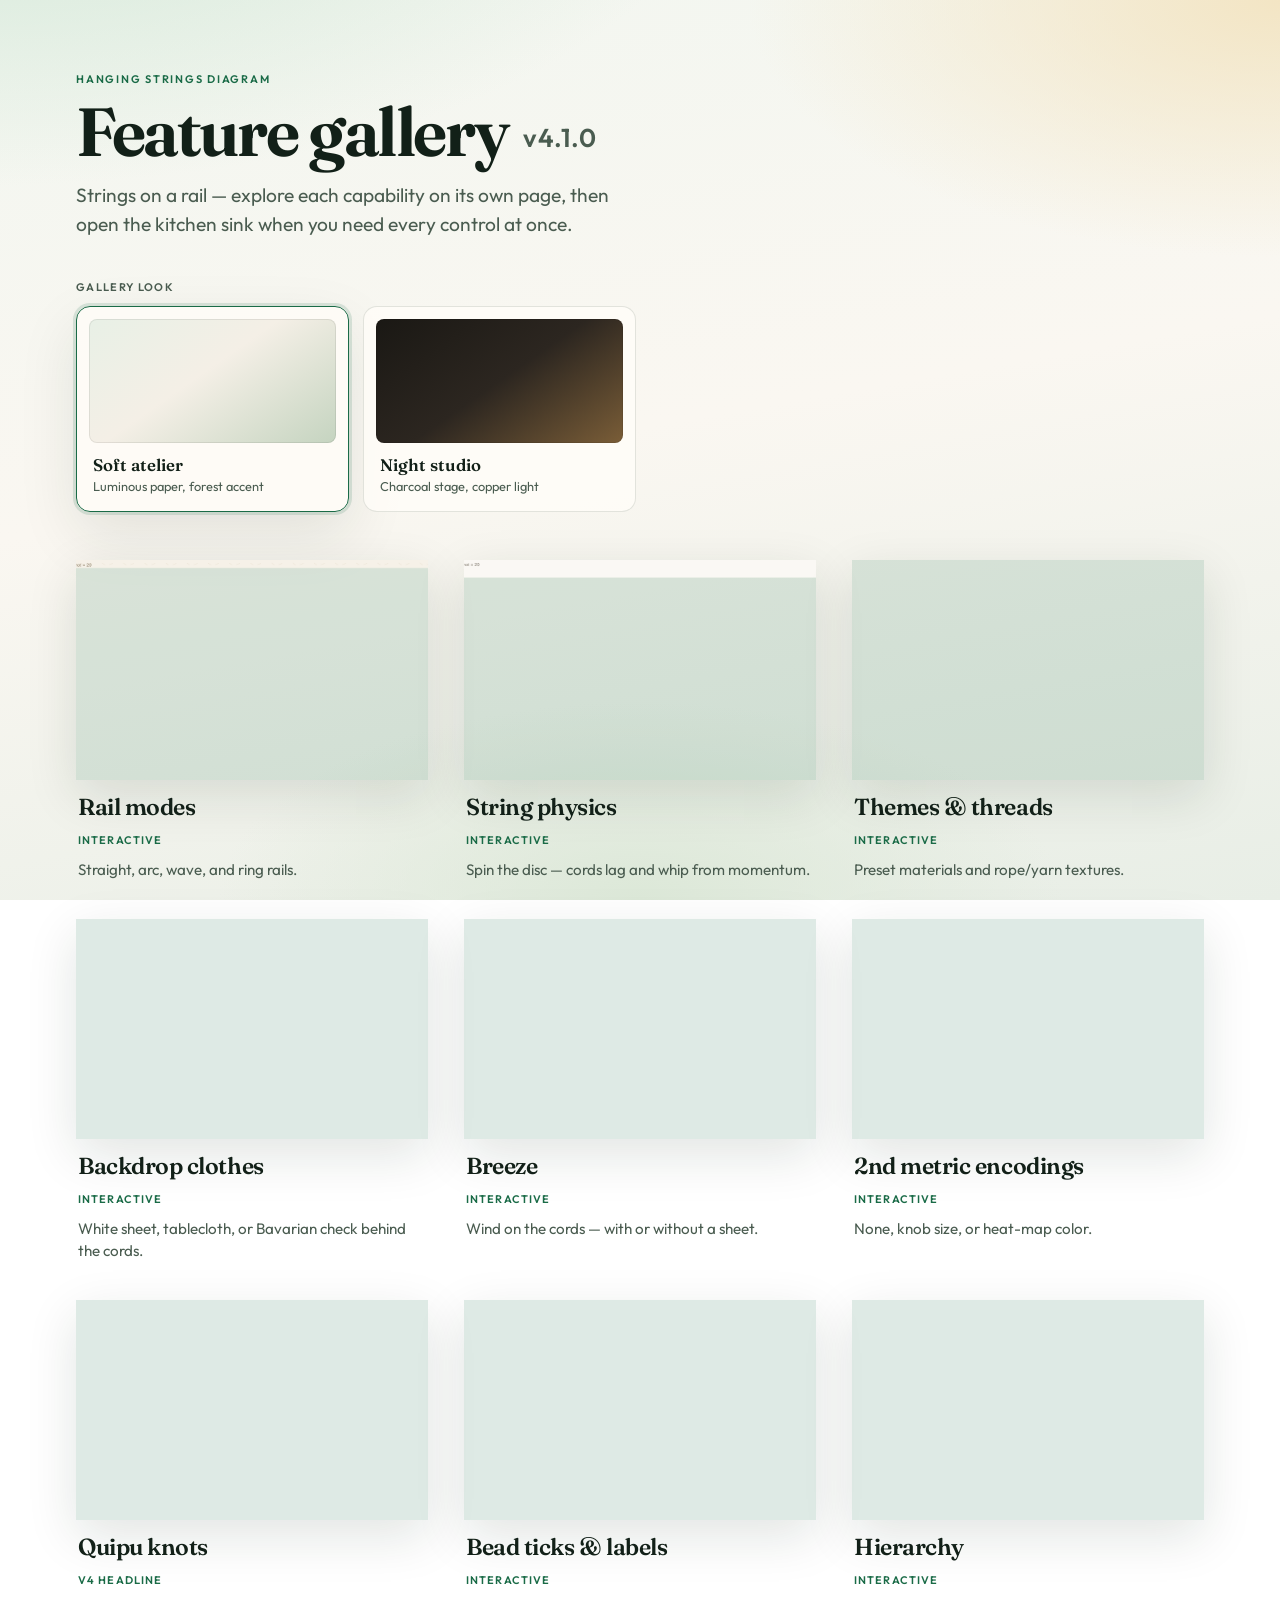
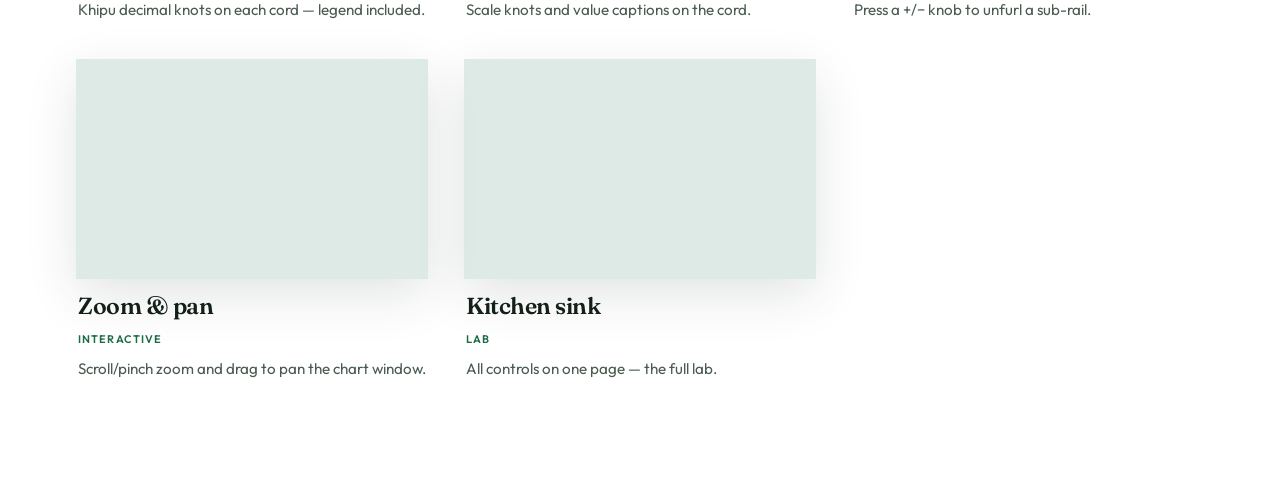
==== demo/index.html @ dabeb2de "Publish Hanging Strings Diagram v4.1.0 Sync docs, demo, prebuilt package, and thread textures from t" ====
<!doctype html>
<html lang="en">
  <head>
    <meta charset="UTF-8" />
    <meta name="viewport" content="width=device-width, initial-scale=1.0" />
    <title>Hanging Strings Diagram — Features</title>
    <script type="module" crossorigin src="./assets/main-CxGpf6kM.js"></script>
    <link rel="modulepreload" crossorigin href="./assets/gallerySkin-B45H45tQ.js">
    <link rel="stylesheet" crossorigin href="./assets/gallerySkin-BT1zPMn4.css">
  </head>
  <body class="demo-landing">
    <div class="demo-landing-inner">
      <header class="demo-landing-header">
        <p class="demo-eyebrow">Hanging Strings Diagram</p>
        <h1>
          Feature gallery
          <span class="demo-landing-version" data-landing-version></span>
        </h1>
        <p class="demo-pitch">
          Strings on a rail — explore each capability on its own page, then open the kitchen sink
          when you need every control at once.
        </p>
      </header>
      <div class="demo-landing-top">
        <div id="gallery-skin-picker"></div>
      </div>
      <div id="feature-mobile" class="demo-feature-mobile" hidden></div>
      <div id="feature-grid" class="demo-feature-grid"></div>
    </div>
  </body>
</html>
---- demo/assets/gallerySkin-BT1zPMn4.css ----
@import"https://fonts.googleapis.com/css2?family=Fraunces:opsz,wght@9..144,500;9..144,650&family=Outfit:wght@400;500;600&display=swap";:root,[data-demo-skin=atelier]{--demo-ink: #122018;--demo-muted: #4a5c50;--demo-line: rgba(24, 48, 32, .12);--demo-surface: rgba(255, 253, 248, .82);--demo-accent: #1a6b47;--demo-accent-soft: rgba(26, 107, 71, .14);--demo-serif: "Fraunces", "Iowan Old Style", Georgia, serif;--demo-sans: "Outfit", "Avenir Next", system-ui, sans-serif;--demo-bg: radial-gradient(ellipse 100% 70% at 0% -20%, #cfe6d4 0%, transparent 58%), radial-gradient(ellipse 80% 55% at 100% 0%, #f3e5c4 0%, transparent 52%), radial-gradient(ellipse 60% 40% at 50% 100%, #dce8d8 0%, transparent 55%), linear-gradient(170deg, #f2f6f0 0%, #faf7f1 48%, #e8eee6 100%);--demo-card-radius: 0;--demo-thumb-radius: 0;--demo-panel-bg: rgba(255, 253, 248, .78);--demo-panel-border: 1px solid var(--demo-line);--demo-panel-shadow: 0 22px 60px rgba(18, 40, 28, .1);--demo-motion: transform .4s cubic-bezier(.22, 1, .36, 1), box-shadow .4s ease, border-color .25s ease;--demo-control-bg: #fffef9;--demo-control-ink: var(--demo-ink);--demo-control-border: rgba(24, 48, 32, .18);--demo-stage-gradient: radial-gradient(ellipse 90% 60% at 50% 0%, #d7ead8 0%, transparent 55%), linear-gradient(180deg, #e8f0e6 0%, #f4efe6 42%, #c5d4c0 100%)}[data-demo-skin=night]{--demo-ink: #f4eee4;--demo-muted: #a89986;--demo-line: rgba(244, 238, 228, .1);--demo-surface: rgba(24, 20, 16, .88);--demo-accent: #d4a05a;--demo-accent-soft: rgba(212, 160, 90, .18);--demo-chart-ground: #12100e;--demo-serif: "Fraunces", Georgia, serif;--demo-sans: "Outfit", system-ui, sans-serif;--demo-bg: radial-gradient(ellipse 55% 45% at 78% -5%, rgba(190, 130, 55, .28) 0%, transparent 55%), radial-gradient(ellipse 45% 40% at 5% 90%, rgba(35, 60, 80, .35) 0%, transparent 50%), linear-gradient(165deg, #0c0b0a 0%, #181410 45%, #0a0908 100%);--demo-card-radius: 8px;--demo-thumb-radius: 6px;--demo-panel-bg: rgba(18, 15, 12, .9);--demo-panel-border: 1px solid rgba(212, 160, 90, .14);--demo-panel-shadow: 0 28px 70px rgba(0, 0, 0, .55), 0 0 40px rgba(212, 160, 90, .05);--demo-motion: transform .4s cubic-bezier(.22, 1, .36, 1), box-shadow .4s ease, border-color .25s ease;--demo-control-bg: #1e1a15;--demo-control-ink: var(--demo-ink);--demo-control-border: rgba(244, 238, 228, .16);--demo-stage-gradient: radial-gradient(ellipse 70% 55% at 50% 0%, rgba(190, 130, 55, .35) 0%, transparent 55%), linear-gradient(180deg, #1a1612 0%, #12100e 45%, #0a0908 100%)}[data-demo-skin=night] .hsd-container{background-color:var(--demo-chart-ground)!important;background-image:none!important}[data-demo-skin=night] .hsd-backdrop{opacity:.75}[data-demo-skin=night] .demo-chart-shell,[data-demo-skin=night] .chart-shell:has(.hsd-container){background:transparent}[data-demo-skin=night] .hsd-container{border-color:#b4b4bc}*,*:before,*:after{box-sizing:border-box}html{color-scheme:light}[data-demo-skin=night]{color-scheme:dark}body.demo-landing,body:has(.demo-feature){margin:0;min-height:100vh;font-family:var(--demo-sans);color:var(--demo-ink);background:var(--demo-bg);background-attachment:fixed}.demo-landing-inner{position:relative;max-width:1200px;margin:0 auto;padding:clamp(32px,6vw,72px) clamp(16px,4vw,36px) 96px;z-index:1}.demo-landing-header{margin-bottom:clamp(24px,4vw,40px);max-width:min(42rem,100%)}.demo-eyebrow{margin:0 0 12px;font-size:11px;letter-spacing:.16em;text-transform:uppercase;color:var(--demo-accent);font-weight:600}.demo-landing-header h1{margin:0 0 16px;font-family:var(--demo-serif);font-size:clamp(2.6rem,8vw,4.25rem);font-weight:650;line-height:.98;letter-spacing:-.035em}.demo-landing-version{display:inline-block;margin-left:.2em;font-family:var(--demo-sans);font-size:.38em;font-weight:600;letter-spacing:.04em;vertical-align:.35em;color:var(--demo-muted)}.demo-pitch{margin:0;font-size:clamp(1.05rem,2.5vw,1.2rem);line-height:1.55;color:var(--demo-muted);max-width:34rem}.demo-skin-picker{margin:0 0 clamp(32px,5vw,48px)}.demo-skin-picker-label{margin:0 0 12px;font-size:11px;font-weight:600;letter-spacing:.12em;text-transform:uppercase;color:var(--demo-muted)}.demo-skin-picker-row{display:grid;grid-template-columns:repeat(2,minmax(0,1fr));gap:14px;max-width:560px}.demo-skin-swatch{display:flex;flex-direction:column;gap:12px;align-items:stretch;text-align:left;padding:12px;margin:0;border:1px solid var(--demo-line);border-radius:14px;background:var(--demo-surface);color:inherit;cursor:pointer;font:inherit;min-height:44px;transition:var(--demo-motion);-webkit-tap-highlight-color:transparent}.demo-skin-swatch:hover,.demo-skin-swatch:focus-visible{transform:translateY(-3px);box-shadow:var(--demo-panel-shadow);outline:none}.demo-skin-swatch[aria-pressed=true]{border-color:var(--demo-accent);box-shadow:0 0 0 3px var(--demo-accent-soft),var(--demo-panel-shadow)}.demo-skin-swatch-chip{display:block;width:100%;aspect-ratio:2 / 1;border-radius:8px;box-shadow:inset 0 0 0 1px #00000014}.demo-skin-swatch-meta{display:flex;flex-direction:column;gap:3px;padding:0 4px 4px}.demo-skin-swatch-name{font-family:var(--demo-serif);font-size:1.05rem;font-weight:600}.demo-skin-swatch-blurb{font-size:.8rem;line-height:1.35;color:var(--demo-muted)}.demo-grid{display:grid;grid-template-columns:repeat(auto-fill,minmax(min(100%,320px),1fr));gap:clamp(22px,3.5vw,36px)}.demo-card{display:flex;flex-direction:column;gap:12px;text-decoration:none;color:inherit;padding:0;border:none;border-radius:var(--demo-card-radius);overflow:visible;transition:var(--demo-motion);position:relative}.demo-card:hover,.demo-card:focus-visible{transform:translateY(-6px);outline:none}.demo-card:focus-visible .demo-thumb-frame{outline:2px solid var(--demo-accent);outline-offset:3px}.demo-thumb-frame{position:relative;z-index:0;display:block;border-radius:var(--demo-thumb-radius, 6px)}.demo-thumb-frame--mobile{border-radius:18px}.demo-thumb-glow{display:none}.demo-card-thumb{display:block;width:100%;aspect-ratio:16 / 10;object-fit:cover;border-radius:inherit;background:var(--demo-accent-soft);box-shadow:var(--demo-panel-shadow);position:relative;z-index:1}[data-demo-skin=atelier] .demo-card-thumb{width:calc(100% + 0px);box-shadow:0 16px 48px #12281c1f}[data-demo-skin=night] .demo-card-thumb{border:1.5px solid rgba(198,210,224,.92);box-shadow:0 16px 36px #0000008c;background:#0c0b0a}:root{--demo-glow-plate: .82}[data-demo-skin=night] .demo-thumb-frame{clip-path:inset(-40% -40% 0 -40%)}[data-demo-skin=night] .demo-thumb-glow{display:block;position:absolute;z-index:0;pointer-events:none;width:calc(100% / var(--demo-glow-plate));height:calc(100% / var(--demo-glow-plate));left:50%;top:50%;transform:translate(-50%,-50%);border-radius:0;overflow:visible;mix-blend-mode:screen;filter:none;opacity:1;animation:none}[data-demo-skin=night] .demo-thumb-glow-poster,[data-demo-skin=night] .demo-thumb-glow-video{display:block;position:absolute;top:0;right:0;bottom:0;left:0;width:100%;height:100%;object-fit:fill;border:0}[data-demo-skin=night] .demo-thumb-glow-video{opacity:0;transition:opacity .25s ease}[data-demo-skin=night] .demo-thumb-glow-video.is-glow-playing{opacity:1}[data-demo-skin=night] .demo-thumb-frame:after{content:none;display:none}[data-demo-skin=night] .demo-mobile-slide.is-active .demo-thumb-glow{opacity:1;filter:none}[data-demo-skin=night] .demo-mobile-slide:not(.is-active) .demo-thumb-glow{opacity:.55;filter:none}[data-demo-skin=night] .demo-mobile-slide-thumb{border:1.5px solid rgba(198,210,224,.92)}.demo-card-thumb--placeholder{display:flex;align-items:flex-end;justify-content:flex-start;padding:18px 20px;background:linear-gradient(135deg,var(--demo-accent-soft) 0%,transparent 55%),linear-gradient(200deg,#a8c4ae,#4d6b55);color:#f4f7f2;font-family:var(--demo-serif);font-size:1.25rem;font-weight:600}.demo-card-meta{position:relative;z-index:2;display:flex;flex-direction:column;gap:12px;transform:translateZ(0)}.demo-card-title{margin:0;font-family:var(--demo-serif);font-size:clamp(1.25rem,2.5vw,1.45rem);font-weight:600;padding:0 2px;letter-spacing:-.02em}.demo-card-status{margin:0;font-size:11px;font-weight:600;letter-spacing:.1em;text-transform:uppercase;color:var(--demo-accent);padding:0 2px}.demo-card-blurb{margin:0;font-size:.95rem;line-height:1.45;color:var(--demo-muted);padding:0 2px 2px}.app.demo-feature{max-width:1800px;margin:0 auto;padding:clamp(18px,3vw,40px) clamp(12px,3vw,28px) 64px}.demo-feature .demo-header{margin-bottom:14px}.demo-brand{margin:0 0 14px;font-size:14px;display:flex;flex-wrap:wrap;align-items:flex-start;gap:12px 24px;justify-content:space-between}.demo-brand>a{color:var(--demo-accent);text-decoration:none;font-weight:600;min-height:44px;display:inline-flex;align-items:center}.demo-brand>a:hover,.demo-brand>a:focus-visible{text-decoration:underline;text-underline-offset:3px}.demo-feature .demo-header h1{font-family:var(--demo-serif);font-size:clamp(1.75rem,4.5vw,2.35rem);font-weight:650;letter-spacing:-.025em;margin:0 0 8px}.demo-intro{max-width:42rem;color:var(--demo-muted);margin:0;line-height:1.5}.demo-feature .panel{background:var(--demo-panel-bg)!important;border:var(--demo-panel-border)!important;border-radius:16px!important;box-shadow:var(--demo-panel-shadow);backdrop-filter:blur(14px);-webkit-backdrop-filter:blur(14px);color:var(--demo-ink)}.demo-chart-shell{min-height:52vh;height:min(72vh,580px);width:100%}.demo-chart-shell--tall{min-height:62vh;height:min(80vh,660px)}[data-demo-skin] .demo-feature .control-group label.title,[data-demo-skin] .demo-feature .experiment-note{color:var(--demo-muted)}[data-demo-skin] .demo-feature .segmented{border-color:var(--demo-control-border);background:var(--demo-control-bg)}[data-demo-skin] .demo-feature .segmented button{color:var(--demo-control-ink);background:transparent}[data-demo-skin] .demo-feature .segmented button.active{background:var(--demo-accent-soft);color:var(--demo-ink)}[data-demo-skin] .demo-feature select,[data-demo-skin] .demo-feature input[type=range]{color:var(--demo-control-ink);background:var(--demo-control-bg);border-color:var(--demo-control-border)}[data-demo-skin=night] .demo-feature .legend button{color:var(--demo-ink);border-color:var(--demo-control-border);background:var(--demo-control-bg)}[data-demo-skin=night] .demo-feature .legend button.active{border-color:var(--demo-accent)}.demo-controls .segmented button,.demo-controls select,.demo-controls input[type=checkbox],.demo-controls .checkbox-row label{min-height:44px}.demo-controls select{min-width:160px;padding:8px 10px;font-size:15px}.demo-feature .demo-skin-picker{margin:0;flex:1 1 240px;max-width:360px}.demo-feature .demo-skin-picker-row{max-width:none;gap:8px}.demo-feature .demo-skin-swatch{padding:8px;border-radius:10px}.demo-feature .demo-skin-swatch-blurb{display:none}.demo-feature .demo-skin-swatch-name{font-size:.78rem}.demo-feature .demo-skin-swatch-chip{aspect-ratio:16 / 9}.demo-quipu-legend{margin:0 0 20px;padding:18px 0 6px;border-top:1px solid var(--demo-line);border-bottom:1px solid var(--demo-line);max-width:42rem}.demo-quipu-legend h2{margin:0 0 10px;font-family:var(--demo-serif);font-size:1.2rem}.demo-quipu-legend ul{margin:0 0 12px;padding-left:1.2rem;color:var(--demo-muted);font-size:.95rem;line-height:1.55}.demo-quipu-legend li{margin-bottom:4px}.demo-quipu-ref{margin:0 0 12px;font-size:.92rem}.demo-quipu-ref a{color:var(--demo-accent);font-weight:600}.demo-feature-mobile[hidden],.demo-feature-grid[hidden]{display:none!important}@media (max-width: 767px){.demo-feature-grid{display:none!important}}@media (min-width: 768px){.demo-feature-mobile{display:none!important}}@media (max-width: 767px){body.demo-landing.demo-landing--mobile{overflow:hidden;height:100dvh}body.demo-landing.demo-landing--mobile .demo-landing-inner{max-width:none;height:100dvh;padding:12px 0 0;display:flex;flex-direction:column}body.demo-landing.demo-landing--mobile .demo-landing-header{flex:0 0 auto;margin-bottom:0;max-width:none;padding:0 16px}body.demo-landing.demo-landing--mobile .demo-landing-header h1{margin:0 0 8px;font-size:clamp(1.85rem,8.5vw,2.45rem)}body.demo-landing.demo-landing--mobile .demo-eyebrow{margin-bottom:6px}body.demo-landing.demo-landing--mobile .demo-pitch{font-size:.95rem;line-height:1.45;max-width:none}body.demo-landing.demo-landing--mobile .demo-landing-top{display:flex;flex-direction:column;gap:10px;padding:10px 16px 0;flex:0 0 auto}body.demo-landing.demo-landing--mobile .demo-skin-picker{margin:0}body.demo-landing.demo-landing--mobile .demo-skin-picker-row{max-width:none;gap:8px}body.demo-landing.demo-landing--mobile .demo-skin-swatch{flex-direction:row;align-items:center;gap:10px;padding:8px;border-radius:12px}body.demo-landing.demo-landing--mobile .demo-skin-swatch-chip{width:52px;aspect-ratio:1;flex-shrink:0;border-radius:8px}body.demo-landing.demo-landing--mobile .demo-skin-swatch-blurb{display:none}body.demo-landing.demo-landing--mobile .demo-skin-swatch-name{font-size:.85rem}.demo-mobile-gallery{flex:1 1 auto;min-height:0;display:flex;flex-direction:column}.demo-mobile-copy{flex:0 0 auto;padding:10px 20px 8px;max-width:100%}.demo-mobile-status{margin:0 0 8px;font-size:11px;font-weight:600;letter-spacing:.12em;text-transform:uppercase;color:var(--demo-accent)}.demo-mobile-title{margin:0 0 10px;font-family:var(--demo-serif);font-size:clamp(1.85rem,8vw,2.35rem);font-weight:650;line-height:1.05;letter-spacing:-.03em}.demo-mobile-blurb{margin:0 0 16px;font-size:1rem;line-height:1.5;color:var(--demo-muted)}.demo-mobile-cta{display:inline-flex;align-items:center;justify-content:center;min-height:48px;padding:0 22px;border-radius:999px;background:var(--demo-accent);color:#fffef9;font-weight:600;font-size:.95rem;text-decoration:none;box-shadow:0 10px 28px var(--demo-accent-soft);-webkit-tap-highlight-color:transparent}[data-demo-skin=night] .demo-mobile-cta{color:#12100e}.demo-mobile-cta:focus-visible{outline:2px solid var(--demo-accent);outline-offset:3px}.demo-mobile-stage{position:relative;flex:1 1 auto;min-height:42vh;display:flex;flex-direction:column;justify-content:flex-end;background:var(--demo-stage-gradient);border-radius:28px 28px 0 0;overflow:hidden}.demo-mobile-stage:before,.demo-mobile-stage:after{content:"";position:absolute;top:48px;bottom:56px;width:28px;z-index:3;pointer-events:none;transition:opacity .25s ease}.demo-mobile-stage:before{left:0;background:linear-gradient(90deg,var(--demo-stage-fade, rgba(232, 240, 230, .92)),transparent)}.demo-mobile-stage:after{right:0;background:linear-gradient(270deg,var(--demo-stage-fade, rgba(197, 212, 192, .95)),transparent)}[data-demo-skin=night] .demo-mobile-stage{--demo-stage-fade: rgba(18, 16, 14, .92)}.demo-mobile-stage.is-at-start:before{opacity:0}.demo-mobile-stage.is-at-end:after{opacity:0}.demo-mobile-swipe-hint{position:absolute;top:14px;left:0;right:0;z-index:4;margin:0;display:flex;align-items:center;justify-content:center;gap:8px;font-size:12px;font-weight:600;letter-spacing:.04em;color:var(--demo-muted);pointer-events:none;transition:opacity .45s ease}.demo-mobile-swipe-hint.is-faded{opacity:0}.demo-mobile-swipe-hint-icon{font-family:var(--demo-serif);font-size:1.1rem;letter-spacing:.15em;color:var(--demo-accent);animation:demo-mobile-nudge 1.8s ease-in-out infinite}@keyframes demo-mobile-nudge{0%,to{transform:translate(0);opacity:.7}50%{transform:translate(4px);opacity:1}}.demo-mobile-chevron{position:absolute;top:42%;z-index:5;width:44px;height:44px;margin:0;padding:0;border:1px solid var(--demo-line);border-radius:999px;background:var(--demo-surface);color:var(--demo-ink);font-size:1.55rem;line-height:1;display:grid;place-items:center;cursor:pointer;box-shadow:0 8px 22px #12281c1f;-webkit-tap-highlight-color:transparent;transform:translateY(-50%)}.demo-mobile-chevron--prev{left:8px}.demo-mobile-chevron--next{right:8px}.demo-mobile-chevron:disabled{opacity:.28;cursor:default}[data-demo-skin=night] .demo-mobile-chevron{box-shadow:0 8px 22px #00000059}.demo-mobile-strip{display:flex;gap:18px;overflow-x:auto;overflow-y:hidden;scroll-snap-type:x mandatory;scroll-padding-inline:16vw;-webkit-overflow-scrolling:touch;touch-action:none;padding:40px 16vw 20px;scrollbar-width:none;overscroll-behavior-x:contain;cursor:grab}.demo-mobile-strip.is-dragging{cursor:grabbing;scroll-snap-type:none;scroll-behavior:auto}.demo-mobile-strip::-webkit-scrollbar{display:none}.demo-mobile-slide{position:relative;flex:0 0 68vw;max-width:380px;scroll-snap-align:center;scroll-snap-stop:always;border:none;padding:10px 6px 4px;margin:0;background:transparent;cursor:grab;opacity:.55;transform:scale(.88) translateY(10px);transition:opacity .35s ease,transform .4s cubic-bezier(.22,1,.36,1);-webkit-tap-highlight-color:transparent;touch-action:none;user-select:none;-webkit-user-select:none;overflow:visible}.demo-mobile-strip.is-dragging .demo-mobile-slide{transition:none}.demo-mobile-slide.is-active{opacity:1;transform:scale(1) translateY(-6px);z-index:2}.demo-mobile-slide-title{margin:14px 4px 0;padding:0;font-family:var(--demo-serif);font-size:clamp(1rem,3.8vw,1.15rem);font-weight:600;letter-spacing:-.02em;text-align:center;color:var(--demo-ink);line-height:1.25}.demo-mobile-slide-shadow{position:absolute;left:12%;right:12%;top:auto;bottom:2.6rem;height:18px;border-radius:50%;background:#12281c38;filter:blur(8px);transform:scaleX(.92);transition:opacity .35s ease,transform .4s ease;pointer-events:none}.demo-mobile-slide.is-active .demo-mobile-slide-shadow{opacity:.9;transform:scaleX(1.05);background:#12281c47}[data-demo-skin=night] .demo-mobile-slide-shadow{background:#0000008c}.demo-mobile-slide-thumb{position:relative;width:100%;aspect-ratio:16 / 10;object-fit:cover;display:block;border-radius:18px;border:none;pointer-events:none;-webkit-user-drag:none;box-shadow:0 2px 4px #12281c0f,0 14px 28px #12281c29,0 32px 56px #12281c24}.demo-mobile-slide.is-active .demo-mobile-slide-thumb{box-shadow:0 4px 8px #12281c14,0 18px 36px #12281c33,0 40px 64px #12281c29}[data-demo-skin=night] .demo-mobile-slide-thumb{border:1.5px solid rgba(198,210,224,.92);box-shadow:0 12px 28px #0006}.demo-mobile-dots{display:flex;justify-content:center;gap:6px;padding:0 16px 22px}.demo-mobile-dot{width:8px;height:8px;padding:0;border:none;border-radius:999px;cursor:pointer;min-height:44px;min-width:44px;display:grid;place-items:center;background:transparent}.demo-mobile-dot:after{content:"";width:8px;height:8px;border-radius:999px;background:#18302040}[data-demo-skin=night] .demo-mobile-dot:after{background:#f4eee447}.demo-mobile-dot.is-active:after{background:var(--demo-accent);width:22px;border-radius:999px}}@media (max-width: 767px) and (prefers-reduced-motion: reduce){.demo-mobile-slide{transition:none;transform:none;opacity:1}.demo-mobile-slide.is-active{transform:translateY(-4px)}.demo-mobile-swipe-hint-icon{animation:none}}@media (max-width: 640px){.demo-skin-picker-row{max-width:none}.demo-skin-swatch{flex-direction:row;align-items:center;gap:14px}.demo-skin-swatch-chip{width:88px;aspect-ratio:1;flex-shrink:0}.demo-feature .demo-skin-picker{max-width:none;width:100%}.demo-feature .demo-skin-swatch{flex-direction:column}.demo-feature .demo-skin-swatch-chip{width:100%;aspect-ratio:16 / 10}.demo-controls select,.demo-controls .segmented{width:100%}.demo-controls .segmented{display:flex}.demo-controls .segmented button{flex:1}.demo-landing-header h1{font-size:clamp(2.35rem,11vw,3rem)}}@media (prefers-reduced-motion: reduce){.demo-card,.demo-skin-swatch{transition:none}.demo-card:hover,.demo-skin-swatch:hover{transform:none}}
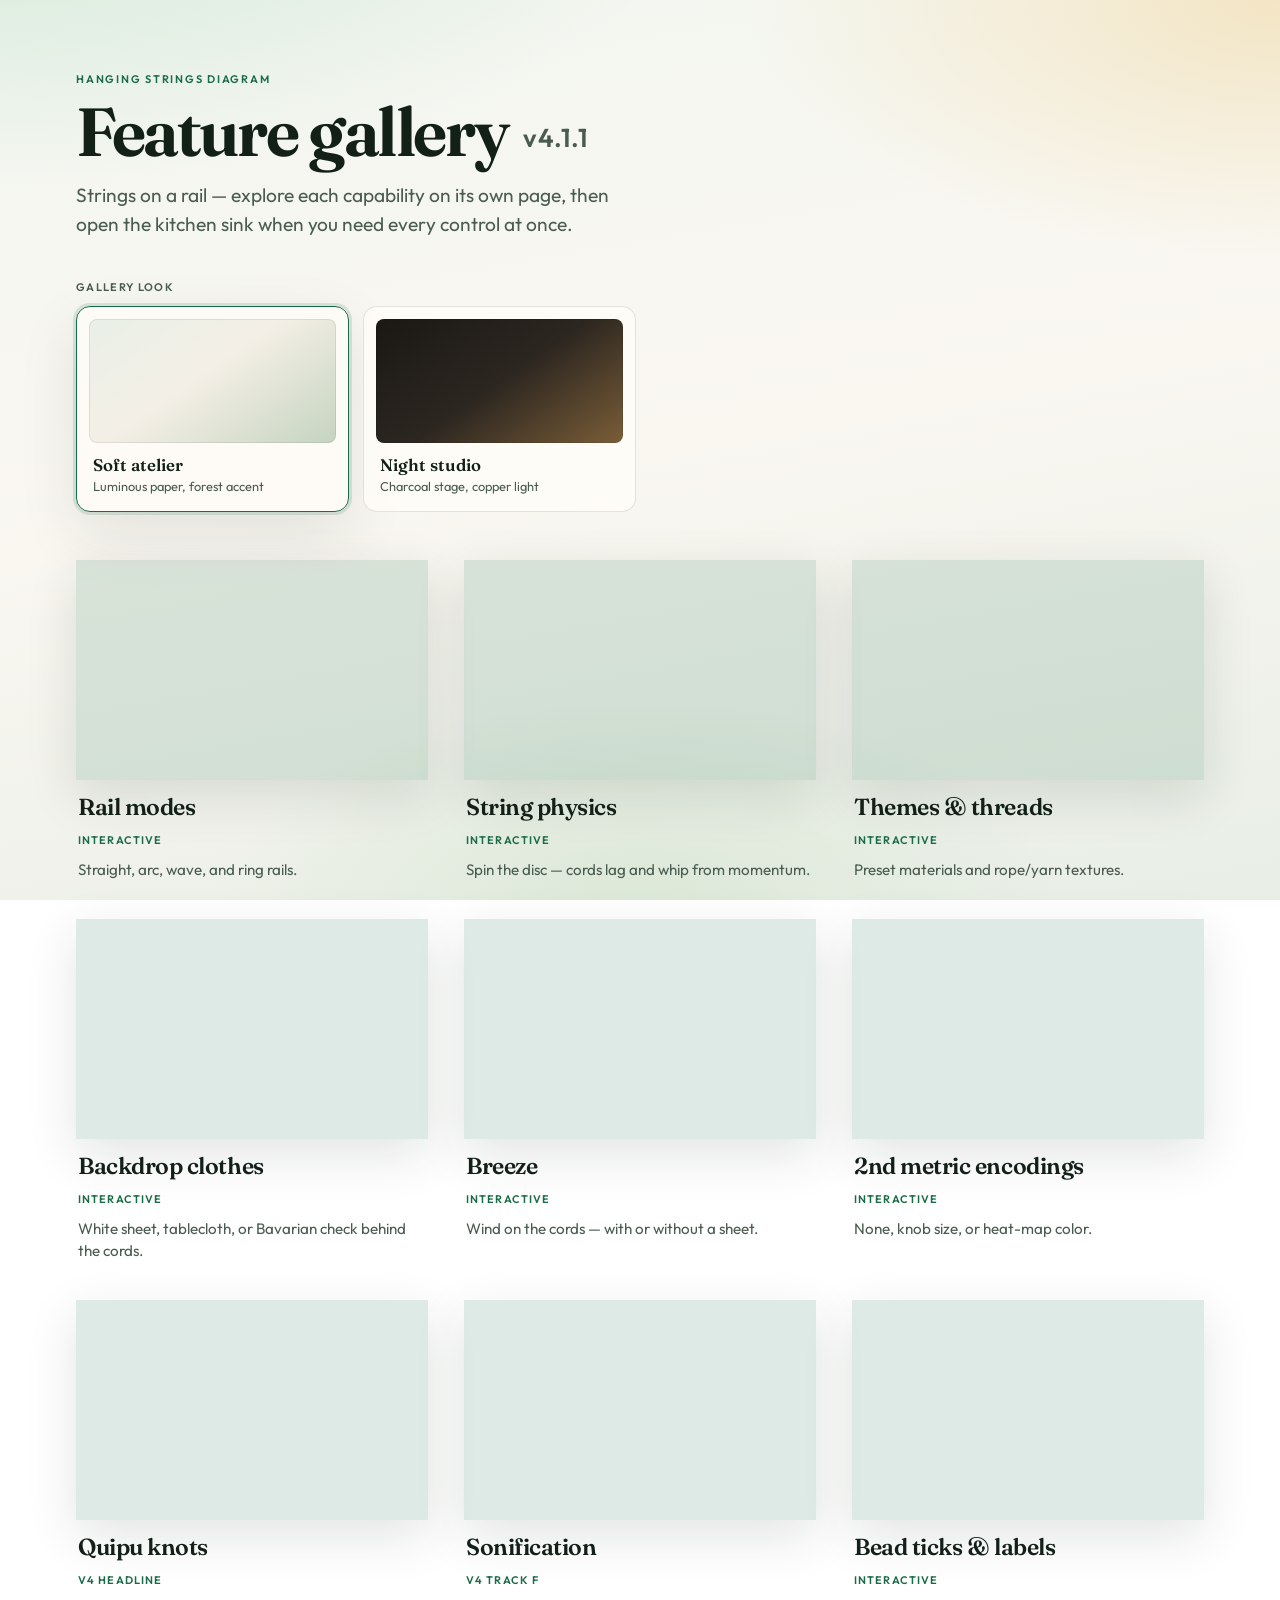
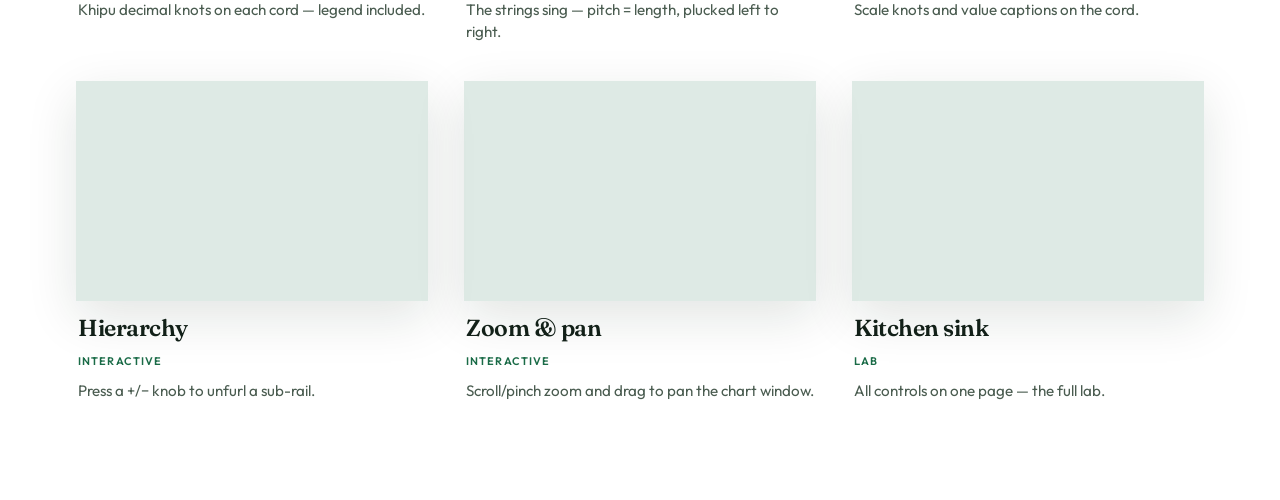
==== commit f080f50f: "Publish Hanging Strings Diagram v4.1.1 Sync docs, demo, prebuilt package, and thread textures from t" ====
--- a/demo/index.html
+++ b/demo/index.html
@@ -4,9 +4,9 @@
     <meta charset="UTF-8" />
     <meta name="viewport" content="width=device-width, initial-scale=1.0" />
     <title>Hanging Strings Diagram — Features</title>
-    <script type="module" crossorigin src="./assets/main-CxGpf6kM.js"></script>
-    <link rel="modulepreload" crossorigin href="./assets/gallerySkin-B45H45tQ.js">
-    <link rel="stylesheet" crossorigin href="./assets/gallerySkin-BT1zPMn4.css">
+    <script type="module" crossorigin src="./assets/main-D1v3U1O_.js"></script>
+    <link rel="modulepreload" crossorigin href="./assets/gallerySkin-CBgnk6Dj.js">
+    <link rel="stylesheet" crossorigin href="./assets/gallerySkin-DOaDfMU8.css">
   </head>
   <body class="demo-landing">
     <div class="demo-landing-inner">
--- a/demo/assets/gallerySkin-DOaDfMU8.css
+++ b/demo/assets/gallerySkin-DOaDfMU8.css
@@ -0,0 +1 @@
+@import"https://fonts.googleapis.com/css2?family=Fraunces:opsz,wght@9..144,500;9..144,650&family=Outfit:wght@400;500;600&display=swap";:root,[data-demo-skin=atelier]{--demo-ink: #122018;--demo-muted: #4a5c50;--demo-line: rgba(24, 48, 32, .12);--demo-surface: rgba(255, 253, 248, .82);--demo-accent: #1a6b47;--demo-accent-soft: rgba(26, 107, 71, .14);--demo-serif: "Fraunces", "Iowan Old Style", Georgia, serif;--demo-sans: "Outfit", "Avenir Next", system-ui, sans-serif;--demo-bg: radial-gradient(ellipse 100% 70% at 0% -20%, #cfe6d4 0%, transparent 58%), radial-gradient(ellipse 80% 55% at 100% 0%, #f3e5c4 0%, transparent 52%), radial-gradient(ellipse 60% 40% at 50% 100%, #dce8d8 0%, transparent 55%), linear-gradient(170deg, #f2f6f0 0%, #faf7f1 48%, #e8eee6 100%);--demo-card-radius: 0;--demo-thumb-radius: 0;--demo-panel-bg: rgba(255, 253, 248, .78);--demo-panel-border: 1px solid var(--demo-line);--demo-panel-shadow: 0 22px 60px rgba(18, 40, 28, .1);--demo-motion: transform .4s cubic-bezier(.22, 1, .36, 1), box-shadow .4s ease, border-color .25s ease;--demo-control-bg: #fffef9;--demo-control-ink: var(--demo-ink);--demo-control-border: rgba(24, 48, 32, .18);--demo-stage-gradient: radial-gradient(ellipse 90% 60% at 50% 0%, #d7ead8 0%, transparent 55%), linear-gradient(180deg, #e8f0e6 0%, #f4efe6 42%, #c5d4c0 100%)}[data-demo-skin=night]{--demo-ink: #f4eee4;--demo-muted: #a89986;--demo-line: rgba(244, 238, 228, .1);--demo-surface: rgba(24, 20, 16, .88);--demo-accent: #d4a05a;--demo-accent-soft: rgba(212, 160, 90, .18);--demo-chart-ground: #12100e;--demo-serif: "Fraunces", Georgia, serif;--demo-sans: "Outfit", system-ui, sans-serif;--demo-bg: radial-gradient(ellipse 55% 45% at 78% -5%, rgba(190, 130, 55, .28) 0%, transparent 55%), radial-gradient(ellipse 45% 40% at 5% 90%, rgba(35, 60, 80, .35) 0%, transparent 50%), linear-gradient(165deg, #0c0b0a 0%, #181410 45%, #0a0908 100%);--demo-card-radius: 8px;--demo-thumb-radius: 6px;--demo-panel-bg: rgba(18, 15, 12, .9);--demo-panel-border: 1px solid rgba(212, 160, 90, .14);--demo-panel-shadow: 0 28px 70px rgba(0, 0, 0, .55), 0 0 40px rgba(212, 160, 90, .05);--demo-motion: transform .4s cubic-bezier(.22, 1, .36, 1), box-shadow .4s ease, border-color .25s ease;--demo-control-bg: #1e1a15;--demo-control-ink: var(--demo-ink);--demo-control-border: rgba(244, 238, 228, .16);--demo-stage-gradient: radial-gradient(ellipse 70% 55% at 50% 0%, rgba(190, 130, 55, .35) 0%, transparent 55%), linear-gradient(180deg, #1a1612 0%, #12100e 45%, #0a0908 100%)}[data-demo-skin=night] .hsd-container{background-color:var(--demo-chart-ground)!important;background-image:none!important}[data-demo-skin=night] .hsd-backdrop{opacity:.75}[data-demo-skin=night] .demo-chart-shell,[data-demo-skin=night] .chart-shell:has(.hsd-container){background:transparent}[data-demo-skin=night] .hsd-container{border-color:#b4b4bc}*,*:before,*:after{box-sizing:border-box}html{color-scheme:light}[data-demo-skin=night]{color-scheme:dark}body.demo-landing,body:has(.demo-feature){margin:0;min-height:100vh;font-family:var(--demo-sans);color:var(--demo-ink);background:var(--demo-bg);background-attachment:fixed}.demo-landing-inner{position:relative;max-width:1200px;margin:0 auto;padding:clamp(32px,6vw,72px) clamp(16px,4vw,36px) 96px;z-index:1}.demo-landing-header{margin-bottom:clamp(24px,4vw,40px);max-width:min(42rem,100%)}.demo-eyebrow{margin:0 0 12px;font-size:11px;letter-spacing:.16em;text-transform:uppercase;color:var(--demo-accent);font-weight:600}.demo-landing-header h1{margin:0 0 16px;font-family:var(--demo-serif);font-size:clamp(2.6rem,8vw,4.25rem);font-weight:650;line-height:.98;letter-spacing:-.035em}.demo-landing-version{display:inline-block;margin-left:.2em;font-family:var(--demo-sans);font-size:.38em;font-weight:600;letter-spacing:.04em;vertical-align:.35em;color:var(--demo-muted)}.demo-pitch{margin:0;font-size:clamp(1.05rem,2.5vw,1.2rem);line-height:1.55;color:var(--demo-muted);max-width:34rem}.demo-skin-picker{margin:0 0 clamp(32px,5vw,48px)}.demo-skin-picker-label{margin:0 0 12px;font-size:11px;font-weight:600;letter-spacing:.12em;text-transform:uppercase;color:var(--demo-muted)}.demo-skin-picker-row{display:grid;grid-template-columns:repeat(2,minmax(0,1fr));gap:14px;max-width:560px}.demo-skin-swatch{display:flex;flex-direction:column;gap:12px;align-items:stretch;text-align:left;padding:12px;margin:0;border:1px solid var(--demo-line);border-radius:14px;background:var(--demo-surface);color:inherit;cursor:pointer;font:inherit;min-height:44px;transition:var(--demo-motion);-webkit-tap-highlight-color:transparent}.demo-skin-swatch:hover,.demo-skin-swatch:focus-visible{transform:translateY(-3px);box-shadow:var(--demo-panel-shadow);outline:none}.demo-skin-swatch[aria-pressed=true]{border-color:var(--demo-accent);box-shadow:0 0 0 3px var(--demo-accent-soft),var(--demo-panel-shadow)}.demo-skin-swatch-chip{display:block;width:100%;aspect-ratio:2 / 1;border-radius:8px;box-shadow:inset 0 0 0 1px #00000014}.demo-skin-swatch-meta{display:flex;flex-direction:column;gap:3px;padding:0 4px 4px}.demo-skin-swatch-name{font-family:var(--demo-serif);font-size:1.05rem;font-weight:600}.demo-skin-swatch-blurb{font-size:.8rem;line-height:1.35;color:var(--demo-muted)}.demo-grid{display:grid;grid-template-columns:repeat(auto-fill,minmax(min(100%,320px),1fr));gap:clamp(22px,3.5vw,36px)}.demo-card{display:flex;flex-direction:column;gap:12px;text-decoration:none;color:inherit;padding:0;border:none;border-radius:var(--demo-card-radius);overflow:visible;transition:var(--demo-motion);position:relative}.demo-card:hover,.demo-card:focus-visible{transform:translateY(-6px);outline:none}.demo-card:focus-visible .demo-thumb-frame{outline:2px solid var(--demo-accent);outline-offset:3px}.demo-thumb-frame{position:relative;z-index:0;display:block;border-radius:var(--demo-thumb-radius, 6px)}.demo-thumb-frame--mobile{border-radius:18px}.demo-thumb-glow{display:none}.demo-card-thumb{display:block;width:100%;aspect-ratio:16 / 10;object-fit:cover;border-radius:inherit;background:var(--demo-accent-soft);box-shadow:var(--demo-panel-shadow);position:relative;z-index:1}[data-demo-skin=atelier] .demo-card-thumb{width:calc(100% + 0px);box-shadow:0 16px 48px #12281c1f}[data-demo-skin=night] .demo-card-thumb{border:1.5px solid rgba(198,210,224,.92);box-shadow:0 16px 36px #0000008c;background:#0c0b0a}:root{--demo-glow-plate: .82}[data-demo-skin=night] .demo-thumb-frame{clip-path:inset(-40% -40% 0 -40%)}[data-demo-skin=night] .demo-thumb-glow{display:block;position:absolute;z-index:0;pointer-events:none;width:calc(100% / var(--demo-glow-plate));height:calc(100% / var(--demo-glow-plate));left:50%;top:50%;transform:translate(-50%,-50%);border-radius:0;overflow:visible;mix-blend-mode:screen;filter:none;opacity:1;animation:none}[data-demo-skin=night] .demo-thumb-glow-poster,[data-demo-skin=night] .demo-thumb-glow-video{display:block;position:absolute;top:0;right:0;bottom:0;left:0;width:100%;height:100%;object-fit:fill;border:0}[data-demo-skin=night] .demo-thumb-glow-video{opacity:0;transition:opacity .25s ease}[data-demo-skin=night] .demo-thumb-glow-video.is-glow-playing{opacity:1}[data-demo-skin=night] .demo-thumb-frame:after{content:none;display:none}[data-demo-skin=night] .demo-mobile-slide.is-active .demo-thumb-glow{opacity:1;filter:none}[data-demo-skin=night] .demo-mobile-slide:not(.is-active) .demo-thumb-glow{opacity:.55;filter:none}[data-demo-skin=night] .demo-mobile-slide-thumb{border:1.5px solid rgba(198,210,224,.92)}.demo-card-thumb--placeholder{display:flex;align-items:flex-end;justify-content:flex-start;padding:18px 20px;background:linear-gradient(135deg,var(--demo-accent-soft) 0%,transparent 55%),linear-gradient(200deg,#a8c4ae,#4d6b55);color:#f4f7f2;font-family:var(--demo-serif);font-size:1.25rem;font-weight:600}.demo-card-meta{position:relative;z-index:2;display:flex;flex-direction:column;gap:12px;transform:translateZ(0)}.demo-card-title{margin:0;font-family:var(--demo-serif);font-size:clamp(1.25rem,2.5vw,1.45rem);font-weight:600;padding:0 2px;letter-spacing:-.02em}.demo-card-status{margin:0;font-size:11px;font-weight:600;letter-spacing:.1em;text-transform:uppercase;color:var(--demo-accent);padding:0 2px}.demo-card-blurb{margin:0;font-size:.95rem;line-height:1.45;color:var(--demo-muted);padding:0 2px 2px}.app.demo-feature{max-width:1800px;margin:0 auto;padding:clamp(18px,3vw,40px) clamp(12px,3vw,28px) 64px}.demo-feature .demo-header{margin-bottom:14px}.demo-brand{margin:0 0 14px;font-size:14px;display:flex;flex-wrap:wrap;align-items:flex-start;gap:12px 24px;justify-content:space-between}.demo-brand>a{color:var(--demo-accent);text-decoration:none;font-weight:600;min-height:44px;display:inline-flex;align-items:center}.demo-brand>a:hover,.demo-brand>a:focus-visible{text-decoration:underline;text-underline-offset:3px}.demo-feature .demo-header h1{font-family:var(--demo-serif);font-size:clamp(1.75rem,4.5vw,2.35rem);font-weight:650;letter-spacing:-.025em;margin:0 0 8px}.demo-intro{max-width:42rem;color:var(--demo-muted);margin:0;line-height:1.5}.demo-feature .panel{background:var(--demo-panel-bg)!important;border:var(--demo-panel-border)!important;border-radius:16px!important;box-shadow:var(--demo-panel-shadow);backdrop-filter:blur(14px);-webkit-backdrop-filter:blur(14px);color:var(--demo-ink)}.demo-chart-shell{min-height:52vh;height:min(72vh,580px);width:100%}.demo-chart-shell--tall{min-height:62vh;height:min(80vh,660px)}[data-demo-skin] .demo-feature .control-group label.title,[data-demo-skin] .demo-feature .experiment-note{color:var(--demo-muted)}[data-demo-skin] .demo-feature .segmented{border-color:var(--demo-control-border);background:var(--demo-control-bg)}[data-demo-skin] .demo-feature .segmented button{color:var(--demo-control-ink);background:transparent}[data-demo-skin] .demo-feature .segmented button.active{background:var(--demo-accent-soft);color:var(--demo-ink)}[data-demo-skin] .demo-feature select,[data-demo-skin] .demo-feature input[type=range]{color:var(--demo-control-ink);background:var(--demo-control-bg);border-color:var(--demo-control-border)}[data-demo-skin] .demo-feature .reset-btn{color:var(--demo-control-ink);background:var(--demo-control-bg);border-color:var(--demo-control-border);min-height:44px}[data-demo-skin=night] .demo-feature .legend button{color:var(--demo-ink);border-color:var(--demo-control-border);background:var(--demo-control-bg)}[data-demo-skin=night] .demo-feature .legend button.active{border-color:var(--demo-accent)}.demo-controls .segmented button,.demo-controls select,.demo-controls input[type=checkbox],.demo-controls .checkbox-row label{min-height:44px}.demo-controls select{min-width:160px;padding:8px 10px;font-size:15px}.demo-feature .demo-skin-picker{margin:0;flex:1 1 240px;max-width:360px}.demo-feature .demo-skin-picker-row{max-width:none;gap:8px}.demo-feature .demo-skin-swatch{padding:8px;border-radius:10px}.demo-feature .demo-skin-swatch-blurb{display:none}.demo-feature .demo-skin-swatch-name{font-size:.78rem}.demo-feature .demo-skin-swatch-chip{aspect-ratio:16 / 9}.demo-quipu-legend{margin:0 0 20px;padding:18px 0 6px;border-top:1px solid var(--demo-line);border-bottom:1px solid var(--demo-line);max-width:42rem}.demo-quipu-legend h2{margin:0 0 10px;font-family:var(--demo-serif);font-size:1.2rem}.demo-quipu-legend ul{margin:0 0 12px;padding-left:1.2rem;color:var(--demo-muted);font-size:.95rem;line-height:1.55}.demo-quipu-legend li{margin-bottom:4px}.demo-quipu-ref{margin:0 0 12px;font-size:.92rem}.demo-quipu-ref a{color:var(--demo-accent);font-weight:600}.demo-feature-mobile[hidden],.demo-feature-grid[hidden]{display:none!important}@media (max-width: 767px){.demo-feature-grid{display:none!important}}@media (min-width: 768px){.demo-feature-mobile{display:none!important}}@media (max-width: 767px){body.demo-landing.demo-landing--mobile{overflow:hidden;height:100dvh}body.demo-landing.demo-landing--mobile .demo-landing-inner{max-width:none;height:100dvh;padding:12px 0 0;display:flex;flex-direction:column}body.demo-landing.demo-landing--mobile .demo-landing-header{flex:0 0 auto;margin-bottom:0;max-width:none;padding:0 16px}body.demo-landing.demo-landing--mobile .demo-landing-header h1{margin:0 0 8px;font-size:clamp(1.85rem,8.5vw,2.45rem)}body.demo-landing.demo-landing--mobile .demo-eyebrow{margin-bottom:6px}body.demo-landing.demo-landing--mobile .demo-pitch{font-size:.95rem;line-height:1.45;max-width:none}body.demo-landing.demo-landing--mobile .demo-landing-top{display:flex;flex-direction:column;gap:10px;padding:10px 16px 0;flex:0 0 auto}body.demo-landing.demo-landing--mobile .demo-skin-picker{margin:0}body.demo-landing.demo-landing--mobile .demo-skin-picker-row{max-width:none;gap:8px}body.demo-landing.demo-landing--mobile .demo-skin-swatch{flex-direction:row;align-items:center;gap:10px;padding:8px;border-radius:12px}body.demo-landing.demo-landing--mobile .demo-skin-swatch-chip{width:52px;aspect-ratio:1;flex-shrink:0;border-radius:8px}body.demo-landing.demo-landing--mobile .demo-skin-swatch-blurb{display:none}body.demo-landing.demo-landing--mobile .demo-skin-swatch-name{font-size:.85rem}.demo-mobile-gallery{flex:1 1 auto;min-height:0;display:flex;flex-direction:column}.demo-mobile-copy{flex:0 0 auto;padding:10px 20px 8px;max-width:100%}.demo-mobile-status{margin:0 0 8px;font-size:11px;font-weight:600;letter-spacing:.12em;text-transform:uppercase;color:var(--demo-accent)}.demo-mobile-title{margin:0 0 10px;font-family:var(--demo-serif);font-size:clamp(1.85rem,8vw,2.35rem);font-weight:650;line-height:1.05;letter-spacing:-.03em}.demo-mobile-blurb{margin:0 0 16px;font-size:1rem;line-height:1.5;color:var(--demo-muted)}.demo-mobile-cta{display:inline-flex;align-items:center;justify-content:center;min-height:48px;padding:0 22px;border-radius:999px;background:var(--demo-accent);color:#fffef9;font-weight:600;font-size:.95rem;text-decoration:none;box-shadow:0 10px 28px var(--demo-accent-soft);-webkit-tap-highlight-color:transparent}[data-demo-skin=night] .demo-mobile-cta{color:#12100e}.demo-mobile-cta:focus-visible{outline:2px solid var(--demo-accent);outline-offset:3px}.demo-mobile-stage{position:relative;flex:1 1 auto;min-height:42vh;display:flex;flex-direction:column;justify-content:flex-end;background:var(--demo-stage-gradient);border-radius:28px 28px 0 0;overflow:hidden}.demo-mobile-stage:before,.demo-mobile-stage:after{content:"";position:absolute;top:48px;bottom:56px;width:28px;z-index:3;pointer-events:none;transition:opacity .25s ease}.demo-mobile-stage:before{left:0;background:linear-gradient(90deg,var(--demo-stage-fade, rgba(232, 240, 230, .92)),transparent)}.demo-mobile-stage:after{right:0;background:linear-gradient(270deg,var(--demo-stage-fade, rgba(197, 212, 192, .95)),transparent)}[data-demo-skin=night] .demo-mobile-stage{--demo-stage-fade: rgba(18, 16, 14, .92)}.demo-mobile-stage.is-at-start:before{opacity:0}.demo-mobile-stage.is-at-end:after{opacity:0}.demo-mobile-swipe-hint{position:absolute;top:14px;left:0;right:0;z-index:4;margin:0;display:flex;align-items:center;justify-content:center;gap:8px;font-size:12px;font-weight:600;letter-spacing:.04em;color:var(--demo-muted);pointer-events:none;transition:opacity .45s ease}.demo-mobile-swipe-hint.is-faded{opacity:0}.demo-mobile-swipe-hint-icon{font-family:var(--demo-serif);font-size:1.1rem;letter-spacing:.15em;color:var(--demo-accent);animation:demo-mobile-nudge 1.8s ease-in-out infinite}@keyframes demo-mobile-nudge{0%,to{transform:translate(0);opacity:.7}50%{transform:translate(4px);opacity:1}}.demo-mobile-chevron{position:absolute;top:42%;z-index:5;width:44px;height:44px;margin:0;padding:0;border:1px solid var(--demo-line);border-radius:999px;background:var(--demo-surface);color:var(--demo-ink);font-size:1.55rem;line-height:1;display:grid;place-items:center;cursor:pointer;box-shadow:0 8px 22px #12281c1f;-webkit-tap-highlight-color:transparent;transform:translateY(-50%)}.demo-mobile-chevron--prev{left:8px}.demo-mobile-chevron--next{right:8px}.demo-mobile-chevron:disabled{opacity:.28;cursor:default}[data-demo-skin=night] .demo-mobile-chevron{box-shadow:0 8px 22px #00000059}.demo-mobile-strip{display:flex;gap:18px;overflow-x:auto;overflow-y:hidden;scroll-snap-type:x mandatory;scroll-padding-inline:16vw;-webkit-overflow-scrolling:touch;touch-action:none;padding:40px 16vw 20px;scrollbar-width:none;overscroll-behavior-x:contain;cursor:grab}.demo-mobile-strip.is-dragging{cursor:grabbing;scroll-snap-type:none;scroll-behavior:auto}.demo-mobile-strip::-webkit-scrollbar{display:none}.demo-mobile-slide{position:relative;flex:0 0 68vw;max-width:380px;scroll-snap-align:center;scroll-snap-stop:always;border:none;padding:10px 6px 4px;margin:0;background:transparent;cursor:grab;opacity:.55;transform:scale(.88) translateY(10px);transition:opacity .35s ease,transform .4s cubic-bezier(.22,1,.36,1);-webkit-tap-highlight-color:transparent;touch-action:none;user-select:none;-webkit-user-select:none;overflow:visible}.demo-mobile-strip.is-dragging .demo-mobile-slide{transition:none}.demo-mobile-slide.is-active{opacity:1;transform:scale(1) translateY(-6px);z-index:2}.demo-mobile-slide-title{margin:14px 4px 0;padding:0;font-family:var(--demo-serif);font-size:clamp(1rem,3.8vw,1.15rem);font-weight:600;letter-spacing:-.02em;text-align:center;color:var(--demo-ink);line-height:1.25}.demo-mobile-slide-shadow{position:absolute;left:12%;right:12%;top:auto;bottom:2.6rem;height:18px;border-radius:50%;background:#12281c38;filter:blur(8px);transform:scaleX(.92);transition:opacity .35s ease,transform .4s ease;pointer-events:none}.demo-mobile-slide.is-active .demo-mobile-slide-shadow{opacity:.9;transform:scaleX(1.05);background:#12281c47}[data-demo-skin=night] .demo-mobile-slide-shadow{background:#0000008c}.demo-mobile-slide-thumb{position:relative;width:100%;aspect-ratio:16 / 10;object-fit:cover;display:block;border-radius:18px;border:none;pointer-events:none;-webkit-user-drag:none;box-shadow:0 2px 4px #12281c0f,0 14px 28px #12281c29,0 32px 56px #12281c24}.demo-mobile-slide.is-active .demo-mobile-slide-thumb{box-shadow:0 4px 8px #12281c14,0 18px 36px #12281c33,0 40px 64px #12281c29}[data-demo-skin=night] .demo-mobile-slide-thumb{border:1.5px solid rgba(198,210,224,.92);box-shadow:0 12px 28px #0006}.demo-mobile-dots{display:flex;justify-content:center;gap:6px;padding:0 16px 22px}.demo-mobile-dot{width:8px;height:8px;padding:0;border:none;border-radius:999px;cursor:pointer;min-height:44px;min-width:44px;display:grid;place-items:center;background:transparent}.demo-mobile-dot:after{content:"";width:8px;height:8px;border-radius:999px;background:#18302040}[data-demo-skin=night] .demo-mobile-dot:after{background:#f4eee447}.demo-mobile-dot.is-active:after{background:var(--demo-accent);width:22px;border-radius:999px}}@media (max-width: 767px) and (prefers-reduced-motion: reduce){.demo-mobile-slide{transition:none;transform:none;opacity:1}.demo-mobile-slide.is-active{transform:translateY(-4px)}.demo-mobile-swipe-hint-icon{animation:none}}@media (max-width: 640px){.demo-skin-picker-row{max-width:none}.demo-skin-swatch{flex-direction:row;align-items:center;gap:14px}.demo-skin-swatch-chip{width:88px;aspect-ratio:1;flex-shrink:0}.demo-feature .demo-skin-picker{max-width:none;width:100%}.demo-feature .demo-skin-swatch{flex-direction:column}.demo-feature .demo-skin-swatch-chip{width:100%;aspect-ratio:16 / 10}.demo-controls select,.demo-controls .segmented{width:100%}.demo-controls .segmented{display:flex}.demo-controls .segmented button{flex:1}.demo-landing-header h1{font-size:clamp(2.35rem,11vw,3rem)}}@media (prefers-reduced-motion: reduce){.demo-card,.demo-skin-swatch{transition:none}.demo-card:hover,.demo-skin-swatch:hover{transform:none}}
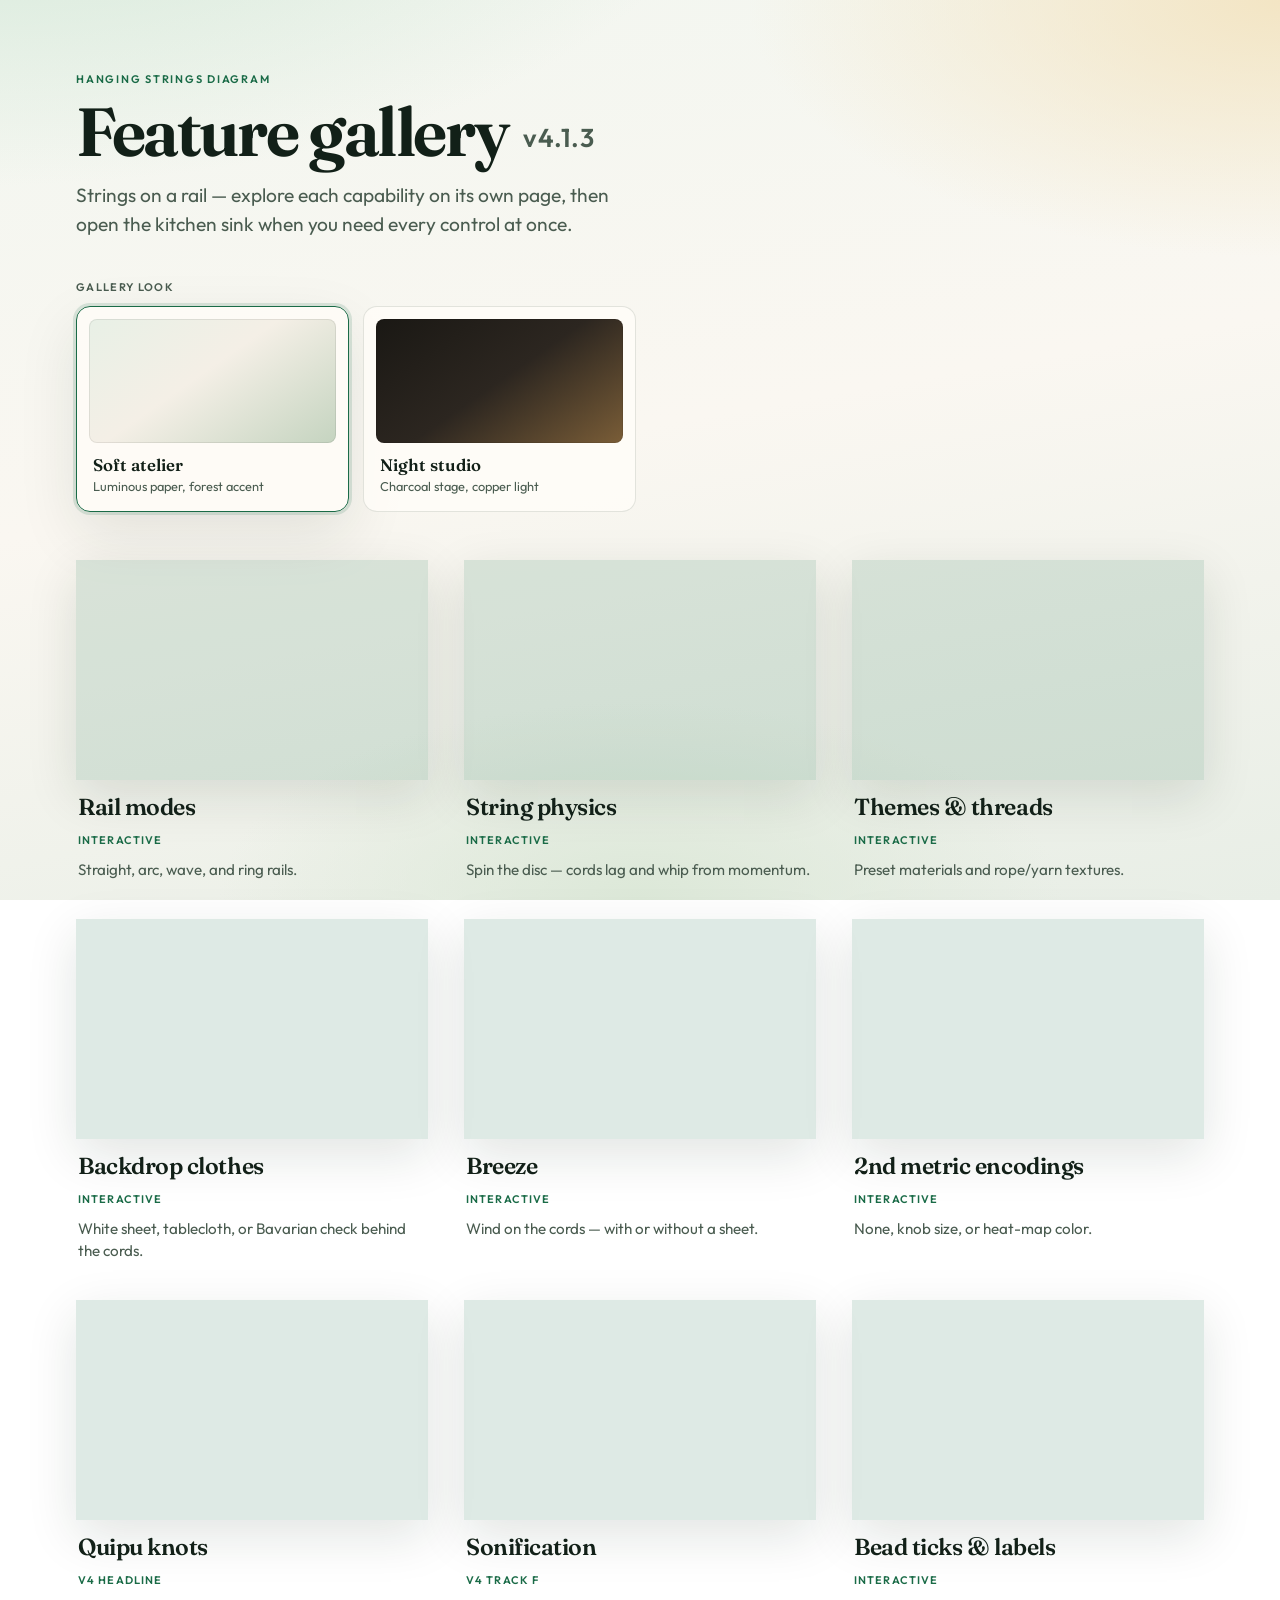
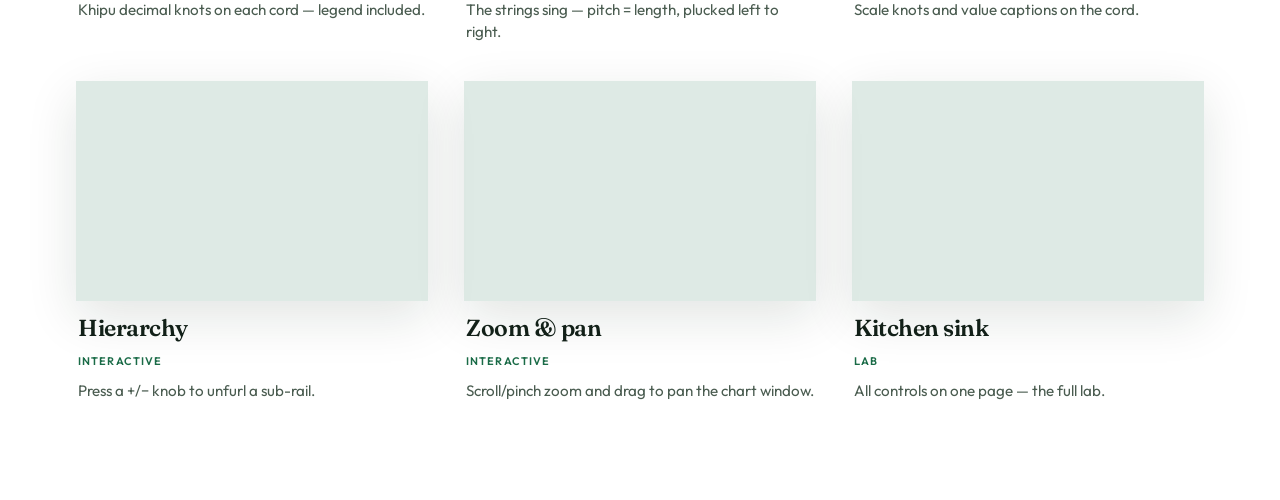
==== commit dfa58dc5: "Publish Hanging Strings Diagram v4.1.3 Sync docs, demo, prebuilt package, and thread textures from t" ====
--- a/demo/index.html
+++ b/demo/index.html
@@ -4,7 +4,7 @@
     <meta charset="UTF-8" />
     <meta name="viewport" content="width=device-width, initial-scale=1.0" />
     <title>Hanging Strings Diagram — Features</title>
-    <script type="module" crossorigin src="./assets/main-D1v3U1O_.js"></script>
+    <script type="module" crossorigin src="./assets/main-2qPXvR3m.js"></script>
     <link rel="modulepreload" crossorigin href="./assets/gallerySkin-CBgnk6Dj.js">
     <link rel="stylesheet" crossorigin href="./assets/gallerySkin-DOaDfMU8.css">
   </head>
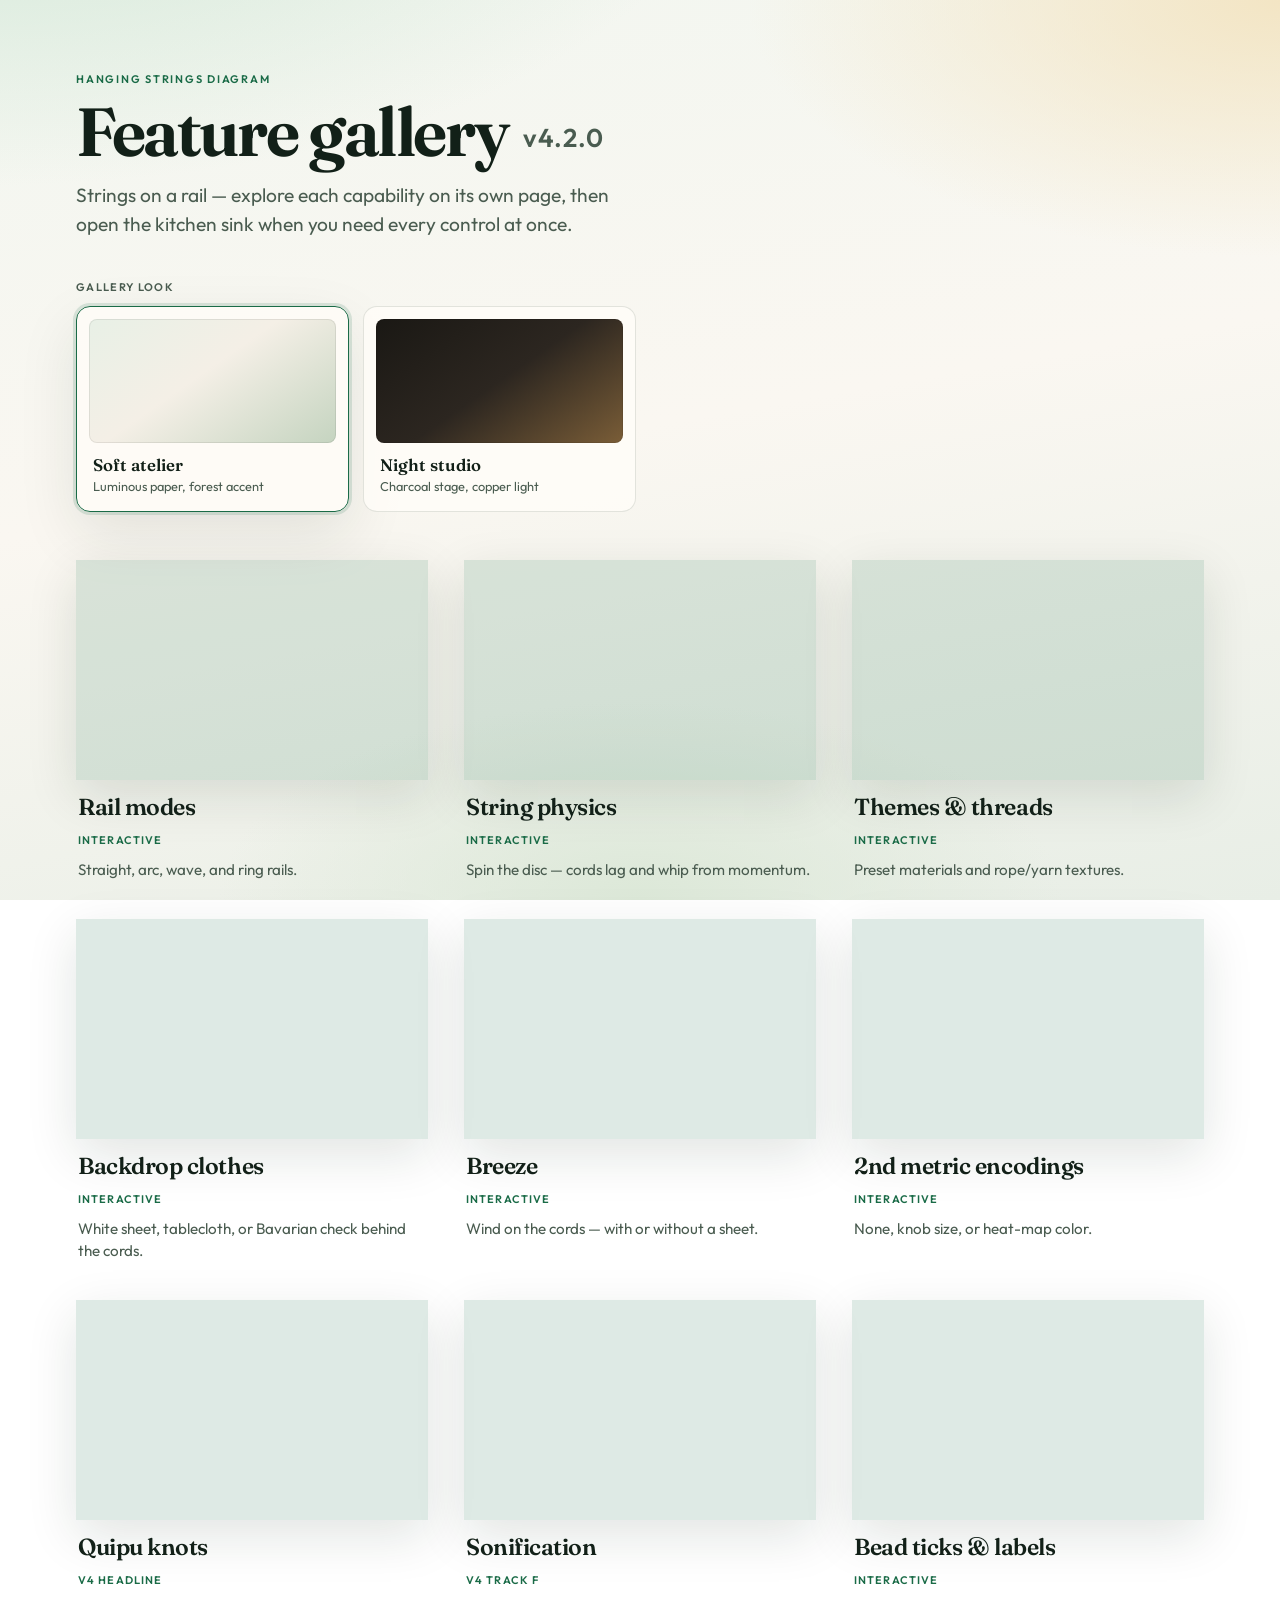
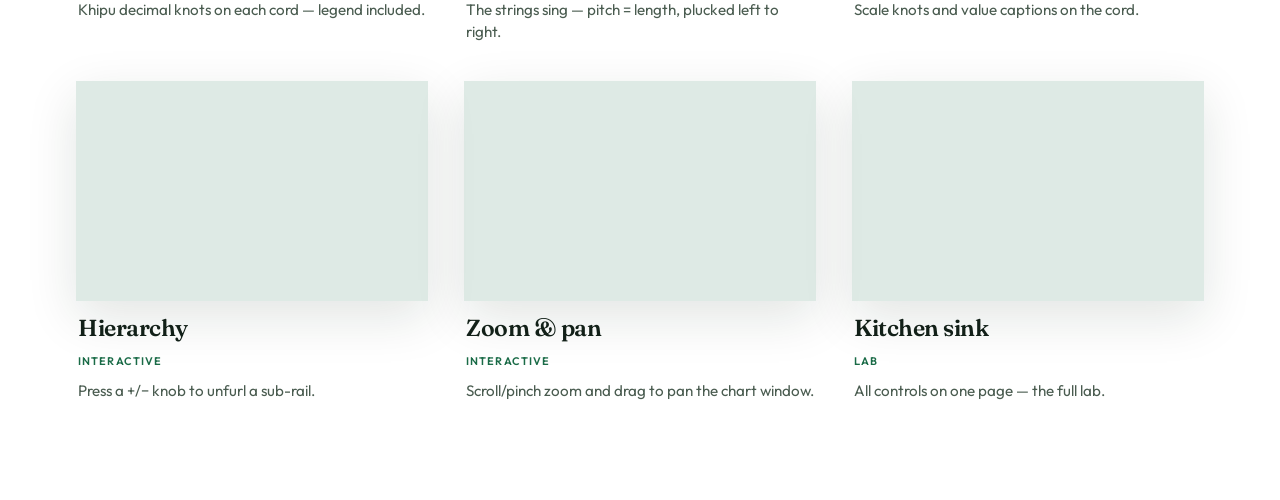
==== commit 45470deb: "Publish Hanging Strings Diagram v4.2.0 Sync docs, demo, prebuilt package, and thread textures from t" ====
--- a/demo/index.html
+++ b/demo/index.html
@@ -4,9 +4,9 @@
     <meta charset="UTF-8" />
     <meta name="viewport" content="width=device-width, initial-scale=1.0" />
     <title>Hanging Strings Diagram — Features</title>
-    <script type="module" crossorigin src="./assets/main-2qPXvR3m.js"></script>
-    <link rel="modulepreload" crossorigin href="./assets/gallerySkin-CBgnk6Dj.js">
-    <link rel="stylesheet" crossorigin href="./assets/gallerySkin-DOaDfMU8.css">
+    <script type="module" crossorigin src="./assets/main-Dy5TzXP_.js"></script>
+    <link rel="modulepreload" crossorigin href="./assets/gallerySkin-CM0eEuz_.js">
+    <link rel="stylesheet" crossorigin href="./assets/gallerySkin-Cbqpx4rp.css">
   </head>
   <body class="demo-landing">
     <div class="demo-landing-inner">
--- a/demo/assets/gallerySkin-Cbqpx4rp.css
+++ b/demo/assets/gallerySkin-Cbqpx4rp.css
@@ -0,0 +1 @@
+@import"https://fonts.googleapis.com/css2?family=Fraunces:opsz,wght@9..144,500;9..144,650&family=Outfit:wght@400;500;600&display=swap";:root,[data-demo-skin=atelier]{--demo-ink: #122018;--demo-muted: #4a5c50;--demo-line: rgba(24, 48, 32, .12);--demo-surface: rgba(255, 253, 248, .82);--demo-accent: #1a6b47;--demo-accent-soft: rgba(26, 107, 71, .14);--demo-serif: "Fraunces", "Iowan Old Style", Georgia, serif;--demo-sans: "Outfit", "Avenir Next", system-ui, sans-serif;--demo-bg: radial-gradient(ellipse 100% 70% at 0% -20%, #cfe6d4 0%, transparent 58%), radial-gradient(ellipse 80% 55% at 100% 0%, #f3e5c4 0%, transparent 52%), radial-gradient(ellipse 60% 40% at 50% 100%, #dce8d8 0%, transparent 55%), linear-gradient(170deg, #f2f6f0 0%, #faf7f1 48%, #e8eee6 100%);--demo-card-radius: 0;--demo-thumb-radius: 0;--demo-panel-bg: rgba(255, 253, 248, .78);--demo-panel-border: 1px solid var(--demo-line);--demo-panel-shadow: 0 22px 60px rgba(18, 40, 28, .1);--demo-motion: transform .4s cubic-bezier(.22, 1, .36, 1), box-shadow .4s ease, border-color .25s ease;--demo-control-bg: #fffef9;--demo-control-ink: var(--demo-ink);--demo-control-border: rgba(24, 48, 32, .18);--demo-stage-gradient: radial-gradient(ellipse 90% 60% at 50% 0%, #d7ead8 0%, transparent 55%), linear-gradient(180deg, #e8f0e6 0%, #f4efe6 42%, #c5d4c0 100%)}[data-demo-skin=night]{--demo-ink: #f4eee4;--demo-muted: #a89986;--demo-line: rgba(244, 238, 228, .1);--demo-surface: rgba(24, 20, 16, .88);--demo-accent: #d4a05a;--demo-accent-soft: rgba(212, 160, 90, .18);--demo-chart-ground: #12100e;--demo-serif: "Fraunces", Georgia, serif;--demo-sans: "Outfit", system-ui, sans-serif;--demo-bg: radial-gradient(ellipse 55% 45% at 78% -5%, rgba(190, 130, 55, .28) 0%, transparent 55%), radial-gradient(ellipse 45% 40% at 5% 90%, rgba(35, 60, 80, .35) 0%, transparent 50%), linear-gradient(165deg, #0c0b0a 0%, #181410 45%, #0a0908 100%);--demo-card-radius: 8px;--demo-thumb-radius: 6px;--demo-panel-bg: rgba(18, 15, 12, .9);--demo-panel-border: 1px solid rgba(212, 160, 90, .14);--demo-panel-shadow: 0 28px 70px rgba(0, 0, 0, .55), 0 0 40px rgba(212, 160, 90, .05);--demo-motion: transform .4s cubic-bezier(.22, 1, .36, 1), box-shadow .4s ease, border-color .25s ease;--demo-control-bg: #1e1a15;--demo-control-ink: var(--demo-ink);--demo-control-border: rgba(244, 238, 228, .16);--demo-stage-gradient: radial-gradient(ellipse 70% 55% at 50% 0%, rgba(190, 130, 55, .35) 0%, transparent 55%), linear-gradient(180deg, #1a1612 0%, #12100e 45%, #0a0908 100%)}[data-demo-skin=night] .hsd-container{background-color:var(--demo-chart-ground)!important;background-image:none!important}[data-demo-skin=night] .hsd-backdrop{opacity:.75}[data-demo-skin=night] .demo-chart-shell,[data-demo-skin=night] .chart-shell:has(.hsd-container){background:transparent}[data-demo-skin=night] .hsd-container{border-color:#b4b4bc}*,*:before,*:after{box-sizing:border-box}html{color-scheme:light}[data-demo-skin=night]{color-scheme:dark}body.demo-landing,body:has(.demo-feature){margin:0;min-height:100vh;font-family:var(--demo-sans);color:var(--demo-ink);background:var(--demo-bg);background-attachment:fixed}.demo-landing-inner{position:relative;max-width:1200px;margin:0 auto;padding:clamp(32px,6vw,72px) clamp(16px,4vw,36px) 96px;z-index:1}.demo-landing-header{margin-bottom:clamp(24px,4vw,40px);max-width:min(42rem,100%)}.demo-eyebrow{margin:0 0 12px;font-size:11px;letter-spacing:.16em;text-transform:uppercase;color:var(--demo-accent);font-weight:600}.demo-landing-header h1{margin:0 0 16px;font-family:var(--demo-serif);font-size:clamp(2.6rem,8vw,4.25rem);font-weight:650;line-height:.98;letter-spacing:-.035em}.demo-landing-version{display:inline-block;margin-left:.2em;font-family:var(--demo-sans);font-size:.38em;font-weight:600;letter-spacing:.04em;vertical-align:.35em;color:var(--demo-muted)}.demo-pitch{margin:0;font-size:clamp(1.05rem,2.5vw,1.2rem);line-height:1.55;color:var(--demo-muted);max-width:34rem}.demo-skin-picker{margin:0 0 clamp(32px,5vw,48px)}.demo-skin-picker-label{margin:0 0 12px;font-size:11px;font-weight:600;letter-spacing:.12em;text-transform:uppercase;color:var(--demo-muted)}.demo-skin-picker-row{display:grid;grid-template-columns:repeat(2,minmax(0,1fr));gap:14px;max-width:560px}.demo-skin-swatch{display:flex;flex-direction:column;gap:12px;align-items:stretch;text-align:left;padding:12px;margin:0;border:1px solid var(--demo-line);border-radius:14px;background:var(--demo-surface);color:inherit;cursor:pointer;font:inherit;min-height:44px;transition:var(--demo-motion);-webkit-tap-highlight-color:transparent}.demo-skin-swatch:hover,.demo-skin-swatch:focus-visible{transform:translateY(-3px);box-shadow:var(--demo-panel-shadow);outline:none}.demo-skin-swatch[aria-pressed=true]{border-color:var(--demo-accent);box-shadow:0 0 0 3px var(--demo-accent-soft),var(--demo-panel-shadow)}.demo-skin-swatch-chip{display:block;width:100%;aspect-ratio:2 / 1;border-radius:8px;box-shadow:inset 0 0 0 1px #00000014}.demo-skin-swatch-meta{display:flex;flex-direction:column;gap:3px;padding:0 4px 4px}.demo-skin-swatch-name{font-family:var(--demo-serif);font-size:1.05rem;font-weight:600}.demo-skin-swatch-blurb{font-size:.8rem;line-height:1.35;color:var(--demo-muted)}.demo-grid{display:grid;grid-template-columns:repeat(auto-fill,minmax(min(100%,320px),1fr));gap:clamp(22px,3.5vw,36px)}.demo-card{display:flex;flex-direction:column;gap:12px;text-decoration:none;color:inherit;padding:0;border:none;border-radius:var(--demo-card-radius);overflow:visible;transition:var(--demo-motion);position:relative}.demo-card:hover,.demo-card:focus-visible{transform:translateY(-6px);outline:none}.demo-card:focus-visible .demo-thumb-frame{outline:2px solid var(--demo-accent);outline-offset:3px}.demo-thumb-frame{position:relative;z-index:0;display:block;border-radius:var(--demo-thumb-radius, 6px)}.demo-thumb-frame--mobile{border-radius:18px}.demo-thumb-glow{display:none}.demo-card-thumb{display:block;width:100%;aspect-ratio:16 / 10;object-fit:cover;border-radius:inherit;background:var(--demo-accent-soft);box-shadow:var(--demo-panel-shadow);position:relative;z-index:1}[data-demo-skin=atelier] .demo-card-thumb{width:calc(100% + 0px);box-shadow:0 16px 48px #12281c1f}[data-demo-skin=night] .demo-card-thumb{border:1.5px solid rgba(198,210,224,.92);box-shadow:0 16px 36px #0000008c;background:#0c0b0a}:root{--demo-glow-plate: .82;--demo-glow-overhang: 6.9%}[data-demo-skin=night] .demo-thumb-frame{clip-path:inset(-40%)}[data-demo-skin=night] .demo-thumb-glow{display:block;position:absolute;z-index:0;pointer-events:none;width:calc(100% / var(--demo-glow-plate));height:calc(100% / var(--demo-glow-plate));left:50%;top:50%;transform:translate(-50%,-50%);border-radius:0;overflow:visible;mix-blend-mode:screen;filter:none;opacity:1;animation:none}[data-demo-skin=night] .demo-thumb-glow-poster,[data-demo-skin=night] .demo-thumb-glow-canvas{display:block;position:absolute;top:0;right:0;bottom:0;left:0;width:100%;height:100%;object-fit:fill;border:0}.demo-thumb-glow-decoder{position:fixed;left:0;top:0;width:2px;height:2px;opacity:.02;pointer-events:none;z-index:-1}[data-demo-skin=night] .demo-thumb-glow-canvas{opacity:0;transition:opacity .25s ease}[data-demo-skin=night] .demo-thumb-glow-canvas.is-glow-playing{opacity:1}[data-demo-skin=night] .demo-thumb-frame:after{content:none;display:none}[data-demo-skin=night] .demo-mobile-slide.is-active .demo-thumb-glow{opacity:1;filter:none}[data-demo-skin=night] .demo-mobile-slide:not(.is-active) .demo-thumb-glow{opacity:.55;filter:none}[data-demo-skin=night] .demo-mobile-slide-thumb{border:1.5px solid rgba(198,210,224,.92)}.demo-card-thumb--placeholder{display:flex;align-items:flex-end;justify-content:flex-start;padding:18px 20px;background:linear-gradient(135deg,var(--demo-accent-soft) 0%,transparent 55%),linear-gradient(200deg,#a8c4ae,#4d6b55);color:#f4f7f2;font-family:var(--demo-serif);font-size:1.25rem;font-weight:600}[data-demo-skin=night] .demo-card-meta{margin-top:var(--demo-glow-overhang)}.demo-card-meta{position:relative;z-index:2;display:flex;flex-direction:column;gap:12px;transform:translateZ(0)}.demo-card-title{margin:0;font-family:var(--demo-serif);font-size:clamp(1.25rem,2.5vw,1.45rem);font-weight:600;padding:0 2px;letter-spacing:-.02em}.demo-card-status{margin:0;font-size:11px;font-weight:600;letter-spacing:.1em;text-transform:uppercase;color:var(--demo-accent);padding:0 2px}.demo-card-blurb{margin:0;font-size:.95rem;line-height:1.45;color:var(--demo-muted);padding:0 2px 2px}.app.demo-feature{max-width:1800px;margin:0 auto;padding:clamp(18px,3vw,40px) clamp(12px,3vw,28px) 64px}.demo-feature .demo-header{margin-bottom:14px}.demo-brand{margin:0 0 14px;font-size:14px;display:flex;flex-wrap:wrap;align-items:flex-start;gap:12px 24px;justify-content:space-between}.demo-brand>a{color:var(--demo-accent);text-decoration:none;font-weight:600;min-height:44px;display:inline-flex;align-items:center}.demo-brand>a:hover,.demo-brand>a:focus-visible{text-decoration:underline;text-underline-offset:3px}.demo-feature .demo-header h1{font-family:var(--demo-serif);font-size:clamp(1.75rem,4.5vw,2.35rem);font-weight:650;letter-spacing:-.025em;margin:0 0 8px}.demo-intro{max-width:42rem;color:var(--demo-muted);margin:0;line-height:1.5}.demo-feature .panel{background:var(--demo-panel-bg)!important;border:var(--demo-panel-border)!important;border-radius:16px!important;box-shadow:var(--demo-panel-shadow);backdrop-filter:blur(14px);-webkit-backdrop-filter:blur(14px);color:var(--demo-ink)}.demo-chart-shell{min-height:52vh;height:min(72vh,580px);width:100%}.demo-chart-shell--tall{min-height:62vh;height:min(80vh,660px)}[data-demo-skin] .demo-feature .control-group label.title,[data-demo-skin] .demo-feature .experiment-note{color:var(--demo-muted)}[data-demo-skin] .demo-feature .segmented{border-color:var(--demo-control-border);background:var(--demo-control-bg)}[data-demo-skin] .demo-feature .segmented button{color:var(--demo-control-ink);background:transparent}[data-demo-skin] .demo-feature .segmented button.active{background:var(--demo-accent-soft);color:var(--demo-ink)}[data-demo-skin] .demo-feature select,[data-demo-skin] .demo-feature input[type=range]{color:var(--demo-control-ink);background:var(--demo-control-bg);border-color:var(--demo-control-border)}[data-demo-skin] .demo-feature .reset-btn{color:var(--demo-control-ink);background:var(--demo-control-bg);border-color:var(--demo-control-border);min-height:44px}[data-demo-skin=night] .demo-feature .legend button{color:var(--demo-ink);border-color:var(--demo-control-border);background:var(--demo-control-bg)}[data-demo-skin=night] .demo-feature .legend button.active{border-color:var(--demo-accent)}.demo-controls .segmented button,.demo-controls select,.demo-controls input[type=checkbox],.demo-controls .checkbox-row label{min-height:44px}.demo-controls select{min-width:160px;padding:8px 10px;font-size:15px}.demo-feature .demo-skin-picker{margin:0;flex:1 1 240px;max-width:360px}.demo-feature .demo-skin-picker-row{max-width:none;gap:8px}.demo-feature .demo-skin-swatch{padding:8px;border-radius:10px}.demo-feature .demo-skin-swatch-blurb{display:none}.demo-feature .demo-skin-swatch-name{font-size:.78rem}.demo-feature .demo-skin-swatch-chip{aspect-ratio:16 / 9}.demo-quipu-legend{margin:0 0 20px;padding:18px 0 6px;border-top:1px solid var(--demo-line);border-bottom:1px solid var(--demo-line);max-width:42rem}.demo-quipu-legend h2{margin:0 0 10px;font-family:var(--demo-serif);font-size:1.2rem}.demo-quipu-legend ul{margin:0 0 12px;padding-left:1.2rem;color:var(--demo-muted);font-size:.95rem;line-height:1.55}.demo-quipu-legend li{margin-bottom:4px}.demo-quipu-ref{margin:0 0 12px;font-size:.92rem}.demo-quipu-ref a{color:var(--demo-accent);font-weight:600}.demo-feature-mobile[hidden],.demo-feature-grid[hidden]{display:none!important}@media (max-width: 767px){.demo-feature-grid{display:none!important}}@media (min-width: 768px){.demo-feature-mobile{display:none!important}}@media (max-width: 767px){body.demo-landing.demo-landing--mobile{overflow:hidden;height:100dvh}body.demo-landing.demo-landing--mobile .demo-landing-inner{max-width:none;height:100dvh;padding:12px 0 0;display:flex;flex-direction:column}body.demo-landing.demo-landing--mobile .demo-landing-header{flex:0 0 auto;margin-bottom:0;max-width:none;padding:0 16px}body.demo-landing.demo-landing--mobile .demo-landing-header h1{margin:0 0 8px;font-size:clamp(1.85rem,8.5vw,2.45rem)}body.demo-landing.demo-landing--mobile .demo-eyebrow{margin-bottom:6px}body.demo-landing.demo-landing--mobile .demo-pitch{font-size:.95rem;line-height:1.45;max-width:none}body.demo-landing.demo-landing--mobile .demo-landing-top{display:flex;flex-direction:column;gap:10px;padding:10px 16px 0;flex:0 0 auto}body.demo-landing.demo-landing--mobile .demo-skin-picker{margin:0}body.demo-landing.demo-landing--mobile .demo-skin-picker-row{max-width:none;gap:8px}body.demo-landing.demo-landing--mobile .demo-skin-swatch{flex-direction:row;align-items:center;gap:10px;padding:8px;border-radius:12px}body.demo-landing.demo-landing--mobile .demo-skin-swatch-chip{width:52px;aspect-ratio:1;flex-shrink:0;border-radius:8px}body.demo-landing.demo-landing--mobile .demo-skin-swatch-blurb{display:none}body.demo-landing.demo-landing--mobile .demo-skin-swatch-name{font-size:.85rem}.demo-mobile-gallery{flex:1 1 auto;min-height:0;display:flex;flex-direction:column}.demo-mobile-copy{flex:0 0 auto;padding:10px 20px 8px;max-width:100%}.demo-mobile-status{margin:0 0 8px;font-size:11px;font-weight:600;letter-spacing:.12em;text-transform:uppercase;color:var(--demo-accent)}.demo-mobile-title{margin:0 0 10px;font-family:var(--demo-serif);font-size:clamp(1.85rem,8vw,2.35rem);font-weight:650;line-height:1.05;letter-spacing:-.03em}.demo-mobile-blurb{margin:0 0 16px;font-size:1rem;line-height:1.5;color:var(--demo-muted)}.demo-mobile-cta{display:inline-flex;align-items:center;justify-content:center;min-height:48px;padding:0 22px;border-radius:999px;background:var(--demo-accent);color:#fffef9;font-weight:600;font-size:.95rem;text-decoration:none;box-shadow:0 10px 28px var(--demo-accent-soft);-webkit-tap-highlight-color:transparent}[data-demo-skin=night] .demo-mobile-cta{color:#12100e}.demo-mobile-cta:focus-visible{outline:2px solid var(--demo-accent);outline-offset:3px}.demo-mobile-stage{position:relative;flex:1 1 auto;min-height:42vh;display:flex;flex-direction:column;justify-content:flex-end;background:var(--demo-stage-gradient);border-radius:28px 28px 0 0;overflow:hidden}.demo-mobile-stage:before,.demo-mobile-stage:after{content:"";position:absolute;top:48px;bottom:56px;width:28px;z-index:3;pointer-events:none;transition:opacity .25s ease}.demo-mobile-stage:before{left:0;background:linear-gradient(90deg,var(--demo-stage-fade, rgba(232, 240, 230, .92)),transparent)}.demo-mobile-stage:after{right:0;background:linear-gradient(270deg,var(--demo-stage-fade, rgba(197, 212, 192, .95)),transparent)}[data-demo-skin=night] .demo-mobile-stage{--demo-stage-fade: rgba(18, 16, 14, .92)}.demo-mobile-stage.is-at-start:before{opacity:0}.demo-mobile-stage.is-at-end:after{opacity:0}.demo-mobile-swipe-hint{position:absolute;top:14px;left:0;right:0;z-index:4;margin:0;display:flex;align-items:center;justify-content:center;gap:8px;font-size:12px;font-weight:600;letter-spacing:.04em;color:var(--demo-muted);pointer-events:none;transition:opacity .45s ease}.demo-mobile-swipe-hint.is-faded{opacity:0}.demo-mobile-swipe-hint-icon{font-family:var(--demo-serif);font-size:1.1rem;letter-spacing:.15em;color:var(--demo-accent);animation:demo-mobile-nudge 1.8s ease-in-out infinite}@keyframes demo-mobile-nudge{0%,to{transform:translate(0);opacity:.7}50%{transform:translate(4px);opacity:1}}.demo-mobile-chevron{position:absolute;top:42%;z-index:5;width:44px;height:44px;margin:0;padding:0;border:1px solid var(--demo-line);border-radius:999px;background:var(--demo-surface);color:var(--demo-ink);font-size:1.55rem;line-height:1;display:grid;place-items:center;cursor:pointer;box-shadow:0 8px 22px #12281c1f;-webkit-tap-highlight-color:transparent;transform:translateY(-50%)}.demo-mobile-chevron--prev{left:8px}.demo-mobile-chevron--next{right:8px}.demo-mobile-chevron:disabled{opacity:.28;cursor:default}[data-demo-skin=night] .demo-mobile-chevron{box-shadow:0 8px 22px #00000059}.demo-mobile-strip{display:flex;gap:18px;overflow-x:auto;overflow-y:hidden;scroll-snap-type:x mandatory;scroll-padding-inline:16vw;-webkit-overflow-scrolling:touch;touch-action:none;padding:40px 16vw 20px;scrollbar-width:none;overscroll-behavior-x:contain;cursor:grab}.demo-mobile-strip.is-dragging{cursor:grabbing;scroll-snap-type:none;scroll-behavior:auto}.demo-mobile-strip::-webkit-scrollbar{display:none}.demo-mobile-slide{position:relative;flex:0 0 68vw;max-width:380px;scroll-snap-align:center;scroll-snap-stop:always;border:none;padding:10px 6px 4px;margin:0;background:transparent;cursor:grab;opacity:.55;transform:scale(.88) translateY(10px);transition:opacity .35s ease,transform .4s cubic-bezier(.22,1,.36,1);-webkit-tap-highlight-color:transparent;touch-action:none;user-select:none;-webkit-user-select:none;overflow:visible}.demo-mobile-strip.is-dragging .demo-mobile-slide{transition:none}.demo-mobile-slide.is-active{opacity:1;transform:scale(1) translateY(-6px);z-index:2}.demo-mobile-slide-title{margin:14px 4px 0;padding:0;font-family:var(--demo-serif);font-size:clamp(1rem,3.8vw,1.15rem);font-weight:600;letter-spacing:-.02em;text-align:center;color:var(--demo-ink);line-height:1.25}[data-demo-skin=night] .demo-mobile-slide-title{margin-top:calc(14px + var(--demo-glow-overhang))}.demo-mobile-slide-shadow{position:absolute;left:12%;right:12%;top:auto;bottom:2.6rem;height:18px;border-radius:50%;background:#12281c38;filter:blur(8px);transform:scaleX(.92);transition:opacity .35s ease,transform .4s ease;pointer-events:none}.demo-mobile-slide.is-active .demo-mobile-slide-shadow{opacity:.9;transform:scaleX(1.05);background:#12281c47}[data-demo-skin=night] .demo-mobile-slide-shadow{background:#0000008c}.demo-mobile-slide-thumb{position:relative;width:100%;aspect-ratio:16 / 10;object-fit:cover;display:block;border-radius:18px;border:none;pointer-events:none;-webkit-user-drag:none;box-shadow:0 2px 4px #12281c0f,0 14px 28px #12281c29,0 32px 56px #12281c24}.demo-mobile-slide.is-active .demo-mobile-slide-thumb{box-shadow:0 4px 8px #12281c14,0 18px 36px #12281c33,0 40px 64px #12281c29}[data-demo-skin=night] .demo-mobile-slide-thumb{border:1.5px solid rgba(198,210,224,.92);box-shadow:0 12px 28px #0006}.demo-mobile-dots{display:flex;justify-content:center;gap:6px;padding:0 16px 22px}.demo-mobile-dot{width:8px;height:8px;padding:0;border:none;border-radius:999px;cursor:pointer;min-height:44px;min-width:44px;display:grid;place-items:center;background:transparent}.demo-mobile-dot:after{content:"";width:8px;height:8px;border-radius:999px;background:#18302040}[data-demo-skin=night] .demo-mobile-dot:after{background:#f4eee447}.demo-mobile-dot.is-active:after{background:var(--demo-accent);width:22px;border-radius:999px}}@media (max-width: 767px) and (prefers-reduced-motion: reduce){.demo-mobile-slide{transition:none;transform:none;opacity:1}.demo-mobile-slide.is-active{transform:translateY(-4px)}.demo-mobile-swipe-hint-icon{animation:none}}@media (max-width: 640px){.demo-skin-picker-row{max-width:none}.demo-skin-swatch{flex-direction:row;align-items:center;gap:14px}.demo-skin-swatch-chip{width:88px;aspect-ratio:1;flex-shrink:0}.demo-feature .demo-skin-picker{max-width:none;width:100%}.demo-feature .demo-skin-swatch{flex-direction:column}.demo-feature .demo-skin-swatch-chip{width:100%;aspect-ratio:16 / 10}.demo-controls select,.demo-controls .segmented{width:100%}.demo-controls .segmented{display:flex}.demo-controls .segmented button{flex:1}.demo-landing-header h1{font-size:clamp(2.35rem,11vw,3rem)}}@media (prefers-reduced-motion: reduce){.demo-card,.demo-skin-swatch{transition:none}.demo-card:hover,.demo-skin-swatch:hover{transform:none}}
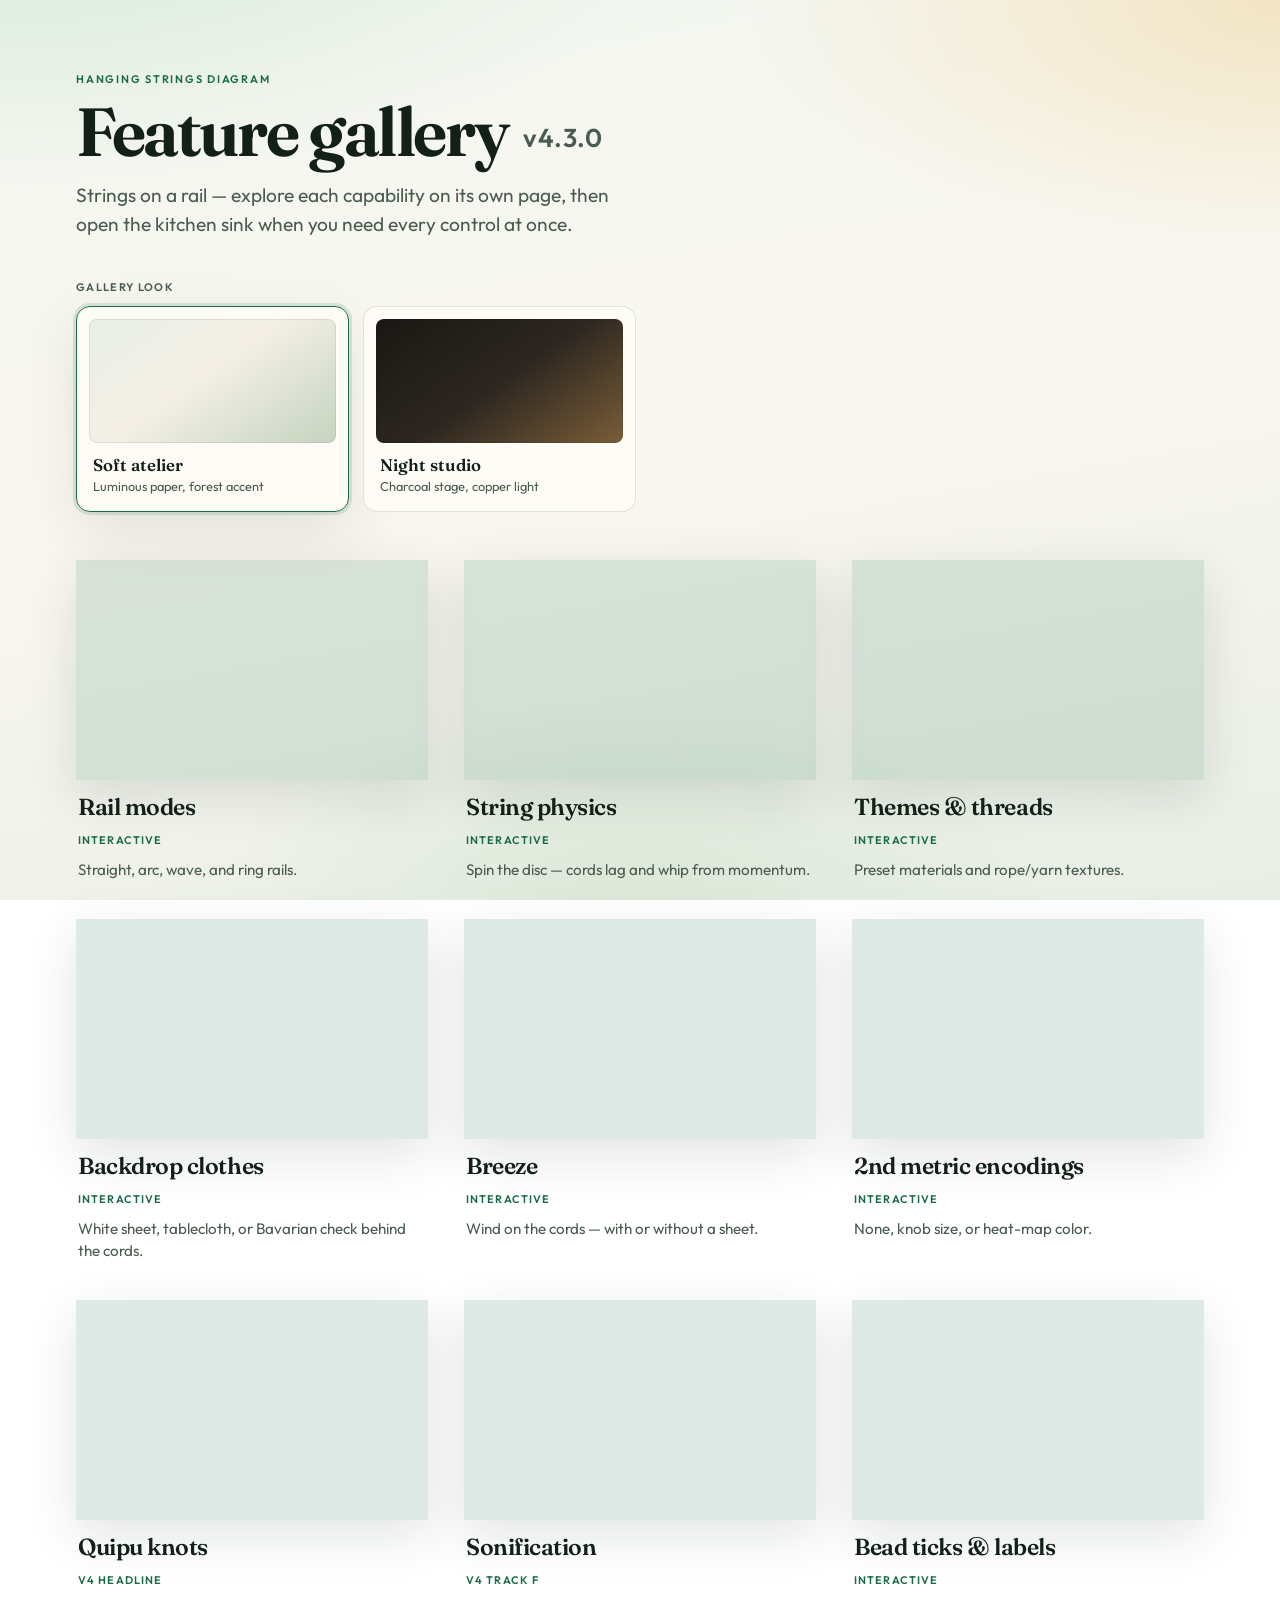
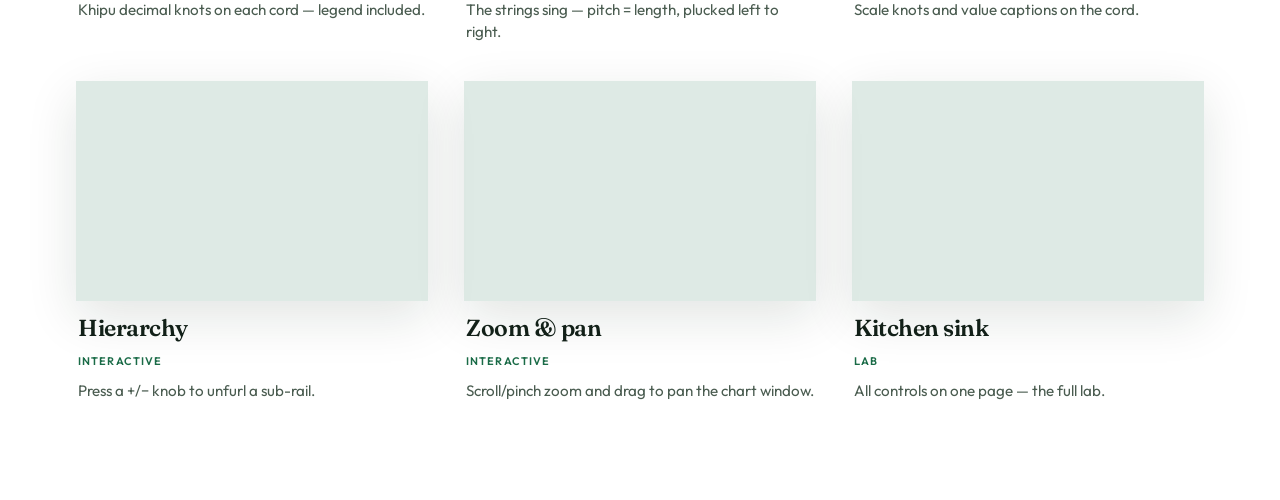
==== commit 66910c87: "Publish Hanging Strings Diagram v4.3.0 Sync docs, demo, prebuilt package, and thread textures from t" ====
--- a/demo/index.html
+++ b/demo/index.html
@@ -4,9 +4,10 @@
     <meta charset="UTF-8" />
     <meta name="viewport" content="width=device-width, initial-scale=1.0" />
     <title>Hanging Strings Diagram — Features</title>
-    <script type="module" crossorigin src="./assets/main-Dy5TzXP_.js"></script>
-    <link rel="modulepreload" crossorigin href="./assets/gallerySkin-CM0eEuz_.js">
-    <link rel="stylesheet" crossorigin href="./assets/gallerySkin-Cbqpx4rp.css">
+    <script type="module" crossorigin src="./assets/main-CtdewoyY.js"></script>
+    <link rel="modulepreload" crossorigin href="./assets/labelContrast-BR8LLLbA.js">
+    <link rel="modulepreload" crossorigin href="./assets/gallerySkin-CWX64URX.js">
+    <link rel="stylesheet" crossorigin href="./assets/gallerySkin-ACsfHin8.css">
   </head>
   <body class="demo-landing">
     <div class="demo-landing-inner">
--- a/demo/assets/gallerySkin-ACsfHin8.css
+++ b/demo/assets/gallerySkin-ACsfHin8.css
@@ -0,0 +1 @@
+@import "https://fonts.googleapis.com/css2?family=Fraunces:opsz,wght@9..144,500;9..144,650&family=Outfit:wght@400;500;600&display=swap";:root,[data-demo-skin=atelier]{--demo-ink:#122018;--demo-muted:#4a5c50;--demo-line:#1830201f;--demo-surface:#fffdf8d1;--demo-accent:#1a6b47;--demo-accent-soft:#1a6b4724;--demo-serif:"Fraunces", "Iowan Old Style", Georgia, serif;--demo-sans:"Outfit", "Avenir Next", system-ui, sans-serif;--demo-bg:radial-gradient(ellipse 100% 70% at 0% -20%, #cfe6d4 0%, transparent 58%), radial-gradient(ellipse 80% 55% at 100% 0%, #f3e5c4 0%, transparent 52%), radial-gradient(ellipse 60% 40% at 50% 100%, #dce8d8 0%, transparent 55%), linear-gradient(170deg, #f2f6f0 0%, #faf7f1 48%, #e8eee6 100%);--demo-card-radius:0;--demo-thumb-radius:0;--demo-panel-bg:#fffdf8c7;--demo-panel-border:1px solid var(--demo-line);--demo-panel-shadow:0 22px 60px #12281c1a;--demo-motion:transform .4s cubic-bezier(.22, 1, .36, 1), box-shadow .4s ease, border-color .25s ease;--demo-control-bg:#fffef9;--demo-control-ink:var(--demo-ink);--demo-control-border:#1830202e;--demo-stage-gradient:radial-gradient(ellipse 90% 60% at 50% 0%, #d7ead8 0%, transparent 55%), linear-gradient(180deg, #e8f0e6 0%, #f4efe6 42%, #c5d4c0 100%)}[data-demo-skin=night]{--demo-ink:#f4eee4;--demo-muted:#a89986;--demo-line:#f4eee41a;--demo-surface:#181410e0;--demo-accent:#d4a05a;--demo-accent-soft:#d4a05a2e;--demo-chart-ground:#12100e;--demo-serif:"Fraunces", Georgia, serif;--demo-sans:"Outfit", system-ui, sans-serif;--demo-bg:radial-gradient(ellipse 55% 45% at 78% -5%, #be823747 0%, transparent 55%), radial-gradient(ellipse 45% 40% at 5% 90%, #233c5059 0%, transparent 50%), linear-gradient(165deg, #0c0b0a 0%, #181410 45%, #0a0908 100%);--demo-card-radius:8px;--demo-thumb-radius:6px;--demo-panel-bg:#120f0ce6;--demo-panel-border:1px solid #d4a05a24;--demo-panel-shadow:0 28px 70px #0000008c, 0 0 40px #d4a05a0d;--demo-motion:transform .4s cubic-bezier(.22, 1, .36, 1), box-shadow .4s ease, border-color .25s ease;--demo-control-bg:#1e1a15;--demo-control-ink:var(--demo-ink);--demo-control-border:#f4eee429;--demo-stage-gradient:radial-gradient(ellipse 70% 55% at 50% 0%, #be823759 0%, transparent 55%), linear-gradient(180deg, #1a1612 0%, #12100e 45%, #0a0908 100%)}[data-demo-skin=night] .hsd-container{background-color:var(--demo-chart-ground)!important;background-image:none!important}[data-demo-skin=night] .hsd-backdrop{opacity:.75}[data-demo-skin=night] .demo-chart-shell{background:0 0}[data-demo-skin=night] .chart-shell:has(.hsd-container){background:0 0}[data-demo-skin=night] .hsd-container{border-color:#b4b4bc}*,:before,:after{box-sizing:border-box}html{--lightningcss-light:initial;--lightningcss-dark: ;color-scheme:light}[data-demo-skin=night]{--lightningcss-light: ;--lightningcss-dark:initial;color-scheme:dark}body.demo-landing{min-height:100vh;font-family:var(--demo-sans);color:var(--demo-ink);background:var(--demo-bg);background-attachment:fixed;margin:0}body:has(.demo-feature){min-height:100vh;font-family:var(--demo-sans);color:var(--demo-ink);background:var(--demo-bg);background-attachment:fixed;margin:0}.demo-landing-inner{z-index:1;max-width:1200px;margin:0 auto;padding:clamp(32px,6vw,72px) clamp(16px,4vw,36px) 96px;position:relative}.demo-landing-header{max-width:min(42rem,100%);margin-bottom:clamp(24px,4vw,40px)}.demo-eyebrow{letter-spacing:.16em;text-transform:uppercase;color:var(--demo-accent);margin:0 0 12px;font-size:11px;font-weight:600}.demo-landing-header h1{font-family:var(--demo-serif);letter-spacing:-.035em;margin:0 0 16px;font-size:clamp(2.6rem,8vw,4.25rem);font-weight:650;line-height:.98}.demo-landing-version{font-family:var(--demo-sans);letter-spacing:.04em;vertical-align:.35em;color:var(--demo-muted);margin-left:.2em;font-size:.38em;font-weight:600;display:inline-block}.demo-pitch{color:var(--demo-muted);max-width:34rem;margin:0;font-size:clamp(1.05rem,2.5vw,1.2rem);line-height:1.55}.demo-skin-picker{margin:0 0 clamp(32px,5vw,48px)}.demo-skin-picker-label{letter-spacing:.12em;text-transform:uppercase;color:var(--demo-muted);margin:0 0 12px;font-size:11px;font-weight:600}.demo-skin-picker-row{grid-template-columns:repeat(2,minmax(0,1fr));gap:14px;max-width:560px;display:grid}.demo-skin-swatch{text-align:left;border:1px solid var(--demo-line);background:var(--demo-surface);color:inherit;cursor:pointer;font:inherit;min-height:44px;transition:var(--demo-motion);-webkit-tap-highlight-color:transparent;border-radius:14px;flex-direction:column;align-items:stretch;gap:12px;margin:0;padding:12px;display:flex}.demo-skin-swatch:hover{box-shadow:var(--demo-panel-shadow);outline:none;transform:translateY(-3px)}.demo-skin-swatch:focus-visible{box-shadow:var(--demo-panel-shadow);outline:none;transform:translateY(-3px)}.demo-skin-swatch[aria-pressed=true]{border-color:var(--demo-accent);box-shadow:0 0 0 3px var(--demo-accent-soft), var(--demo-panel-shadow)}.demo-skin-swatch-chip{aspect-ratio:2;border-radius:8px;width:100%;display:block;box-shadow:inset 0 0 0 1px #00000014}.demo-skin-swatch-meta{flex-direction:column;gap:3px;padding:0 4px 4px;display:flex}.demo-skin-swatch-name{font-family:var(--demo-serif);font-size:1.05rem;font-weight:600}.demo-skin-swatch-blurb{color:var(--demo-muted);font-size:.8rem;line-height:1.35}.demo-grid{grid-template-columns:repeat(auto-fill,minmax(min(100%,320px),1fr));gap:clamp(22px,3.5vw,36px);display:grid}.demo-card{color:inherit;border-radius:var(--demo-card-radius);transition:var(--demo-motion);border:none;flex-direction:column;gap:12px;padding:0;text-decoration:none;display:flex;position:relative;overflow:visible}.demo-card:hover{outline:none;transform:translateY(-6px)}.demo-card:focus-visible{outline:none;transform:translateY(-6px)}.demo-card:focus-visible .demo-thumb-frame{outline:2px solid var(--demo-accent);outline-offset:3px}.demo-thumb-frame{z-index:0;border-radius:var(--demo-thumb-radius,6px);display:block;position:relative}.demo-thumb-frame--mobile{border-radius:18px}.demo-thumb-glow{display:none}.demo-card-thumb{aspect-ratio:16/10;object-fit:cover;border-radius:inherit;background:var(--demo-accent-soft);width:100%;box-shadow:var(--demo-panel-shadow);z-index:1;display:block;position:relative}[data-demo-skin=atelier] .demo-card-thumb{width:100%;box-shadow:0 16px 48px #12281c1f}[data-demo-skin=night] .demo-card-thumb{background:#0c0b0a;border:1.5px solid #c6d2e0eb;box-shadow:0 16px 36px #0000008c}:root{--demo-glow-plate:.82;--demo-glow-overhang:6.9%}[data-demo-skin=night] .demo-thumb-frame{clip-path:inset(-40%)}[data-demo-skin=night] .demo-thumb-glow{z-index:0;pointer-events:none;width:calc(100% / var(--demo-glow-plate));height:calc(100% / var(--demo-glow-plate));mix-blend-mode:screen;filter:none;opacity:1;border-radius:0;animation:none;display:block;position:absolute;top:50%;left:50%;overflow:visible;transform:translate(-50%,-50%)}[data-demo-skin=night] .demo-thumb-glow-poster,[data-demo-skin=night] .demo-thumb-glow-canvas{object-fit:fill;border:0;width:100%;height:100%;display:block;position:absolute;top:0;bottom:0;left:0;right:0}.demo-thumb-glow-decoder{opacity:.02;pointer-events:none;z-index:-1;width:2px;height:2px;position:fixed;top:0;left:0}[data-demo-skin=night] .demo-thumb-glow-canvas{opacity:0;transition:opacity .25s}[data-demo-skin=night] .demo-thumb-glow-canvas.is-glow-playing{opacity:1}[data-demo-skin=night] .demo-thumb-frame:after{content:none;display:none}[data-demo-skin=night] .demo-mobile-slide.is-active .demo-thumb-glow{opacity:1;filter:none}[data-demo-skin=night] .demo-mobile-slide:not(.is-active) .demo-thumb-glow{opacity:.55;filter:none}[data-demo-skin=night] .demo-mobile-slide-thumb{border:1.5px solid #c6d2e0eb}.demo-card-thumb--placeholder{background:linear-gradient(135deg, var(--demo-accent-soft) 0%, transparent 55%), linear-gradient(200deg, #a8c4ae 0%, #4d6b55 100%);color:#f4f7f2;font-family:var(--demo-serif);justify-content:flex-start;align-items:flex-end;padding:18px 20px;font-size:1.25rem;font-weight:600;display:flex}[data-demo-skin=night] .demo-card-meta{margin-top:var(--demo-glow-overhang)}.demo-card-meta{z-index:2;flex-direction:column;gap:12px;display:flex;position:relative;transform:translateZ(0)}.demo-card-title{font-family:var(--demo-serif);letter-spacing:-.02em;margin:0;padding:0 2px;font-size:clamp(1.25rem,2.5vw,1.45rem);font-weight:600}.demo-card-status{letter-spacing:.1em;text-transform:uppercase;color:var(--demo-accent);margin:0;padding:0 2px;font-size:11px;font-weight:600}.demo-card-blurb{color:var(--demo-muted);margin:0;padding:0 2px 2px;font-size:.95rem;line-height:1.45}.app.demo-feature{max-width:1800px;margin:0 auto;padding:clamp(18px,3vw,40px) clamp(12px,3vw,28px) 64px}.demo-feature .demo-header{margin-bottom:14px}.demo-brand{flex-wrap:wrap;justify-content:space-between;align-items:flex-start;gap:12px 24px;margin:0 0 14px;font-size:14px;display:flex}.demo-brand>a{color:var(--demo-accent);align-items:center;min-height:44px;font-weight:600;text-decoration:none;display:inline-flex}.demo-brand>a:hover{text-underline-offset:3px;text-decoration:underline}.demo-brand>a:focus-visible{text-underline-offset:3px;text-decoration:underline}.demo-feature .demo-header h1{font-family:var(--demo-serif);letter-spacing:-.025em;margin:0 0 8px;font-size:clamp(1.75rem,4.5vw,2.35rem);font-weight:650}.demo-intro{max-width:42rem;color:var(--demo-muted);margin:0;line-height:1.5}.demo-feature .panel{box-shadow:var(--demo-panel-shadow);-webkit-backdrop-filter:blur(14px);color:var(--demo-ink);background:var(--demo-panel-bg)!important;border:var(--demo-panel-border)!important;border-radius:16px!important}.demo-chart-shell{width:100%;height:min(72vh,580px);min-height:52vh}.demo-chart-shell--tall{height:min(80vh,660px);min-height:62vh}[data-demo-skin] .demo-feature .control-group label.title,[data-demo-skin] .demo-feature .experiment-note{color:var(--demo-muted)}[data-demo-skin] .demo-feature .segmented{border-color:var(--demo-control-border);background:var(--demo-control-bg)}[data-demo-skin] .demo-feature .segmented button{color:var(--demo-control-ink);background:0 0}[data-demo-skin] .demo-feature .segmented button.active{background:var(--demo-accent-soft);color:var(--demo-ink)}[data-demo-skin] .demo-feature select,[data-demo-skin] .demo-feature input[type=range]{color:var(--demo-control-ink);background:var(--demo-control-bg);border-color:var(--demo-control-border)}[data-demo-skin] .demo-feature .reset-btn{color:var(--demo-control-ink);background:var(--demo-control-bg);border-color:var(--demo-control-border);min-height:44px}[data-demo-skin=night] .demo-feature .legend button{color:var(--demo-ink);border-color:var(--demo-control-border);background:var(--demo-control-bg)}[data-demo-skin=night] .demo-feature .legend button.active{border-color:var(--demo-accent)}.demo-controls .segmented button,.demo-controls select,.demo-controls input[type=checkbox],.demo-controls .checkbox-row label{min-height:44px}.demo-controls select{min-width:160px;padding:8px 10px;font-size:15px}.demo-feature .demo-skin-picker{flex:240px;max-width:360px;margin:0}.demo-feature .demo-skin-picker-row{gap:8px;max-width:none}.demo-feature .demo-skin-swatch{border-radius:10px;padding:8px}.demo-feature .demo-skin-swatch-blurb{display:none}.demo-feature .demo-skin-swatch-name{font-size:.78rem}.demo-feature .demo-skin-swatch-chip{aspect-ratio:16/9}.demo-quipu-legend{border-top:1px solid var(--demo-line);border-bottom:1px solid var(--demo-line);max-width:42rem;margin:0 0 20px;padding:18px 0 6px}.demo-quipu-legend h2{font-family:var(--demo-serif);margin:0 0 10px;font-size:1.2rem}.demo-quipu-legend ul{color:var(--demo-muted);margin:0 0 12px;padding-left:1.2rem;font-size:.95rem;line-height:1.55}.demo-quipu-legend li{margin-bottom:4px}.demo-quipu-ref{margin:0 0 12px;font-size:.92rem}.demo-quipu-ref a{color:var(--demo-accent);font-weight:600}.demo-feature-mobile[hidden],.demo-feature-grid[hidden]{display:none!important}@media (max-width:767px){.demo-feature-grid{display:none!important}}@media (min-width:768px){.demo-feature-mobile{display:none!important}}@media (max-width:767px){body.demo-landing.demo-landing--mobile{height:100dvh;overflow:hidden}body.demo-landing.demo-landing--mobile .demo-landing-inner{flex-direction:column;max-width:none;height:100dvh;padding:12px 0 0;display:flex}body.demo-landing.demo-landing--mobile .demo-landing-header{flex:none;max-width:none;margin-bottom:0;padding:0 16px}body.demo-landing.demo-landing--mobile .demo-landing-header h1{margin:0 0 8px;font-size:clamp(1.85rem,8.5vw,2.45rem)}body.demo-landing.demo-landing--mobile .demo-eyebrow{margin-bottom:6px}body.demo-landing.demo-landing--mobile .demo-pitch{max-width:none;font-size:.95rem;line-height:1.45}body.demo-landing.demo-landing--mobile .demo-landing-top{flex-direction:column;flex:none;gap:10px;padding:10px 16px 0;display:flex}body.demo-landing.demo-landing--mobile .demo-skin-picker{margin:0}body.demo-landing.demo-landing--mobile .demo-skin-picker-row{gap:8px;max-width:none}body.demo-landing.demo-landing--mobile .demo-skin-swatch{border-radius:12px;flex-direction:row;align-items:center;gap:10px;padding:8px}body.demo-landing.demo-landing--mobile .demo-skin-swatch-chip{aspect-ratio:1;border-radius:8px;flex-shrink:0;width:52px}body.demo-landing.demo-landing--mobile .demo-skin-swatch-blurb{display:none}body.demo-landing.demo-landing--mobile .demo-skin-swatch-name{font-size:.85rem}.demo-mobile-gallery{flex-direction:column;flex:auto;min-height:0;display:flex}.demo-mobile-copy{flex:none;max-width:100%;padding:10px 20px 8px}.demo-mobile-status{letter-spacing:.12em;text-transform:uppercase;color:var(--demo-accent);margin:0 0 8px;font-size:11px;font-weight:600}.demo-mobile-title{font-family:var(--demo-serif);letter-spacing:-.03em;margin:0 0 10px;font-size:clamp(1.85rem,8vw,2.35rem);font-weight:650;line-height:1.05}.demo-mobile-blurb{color:var(--demo-muted);margin:0 0 16px;font-size:1rem;line-height:1.5}.demo-mobile-cta{background:var(--demo-accent);color:#fffef9;min-height:48px;box-shadow:0 10px 28px var(--demo-accent-soft);-webkit-tap-highlight-color:transparent;border-radius:999px;justify-content:center;align-items:center;padding:0 22px;font-size:.95rem;font-weight:600;text-decoration:none;display:inline-flex}[data-demo-skin=night] .demo-mobile-cta{color:#12100e}.demo-mobile-cta:focus-visible{outline:2px solid var(--demo-accent);outline-offset:3px}.demo-mobile-stage{background:var(--demo-stage-gradient);border-radius:28px 28px 0 0;flex-direction:column;flex:auto;justify-content:flex-end;min-height:42vh;display:flex;position:relative;overflow:hidden}.demo-mobile-stage:before,.demo-mobile-stage:after{content:"";z-index:3;pointer-events:none;width:28px;transition:opacity .25s;position:absolute;top:48px;bottom:56px}.demo-mobile-stage:before{background:linear-gradient(90deg, var(--demo-stage-fade,#e8f0e6eb), transparent);left:0}.demo-mobile-stage:after{background:linear-gradient(270deg, var(--demo-stage-fade,#c5d4c0f2), transparent);right:0}[data-demo-skin=night] .demo-mobile-stage{--demo-stage-fade:#12100eeb}.demo-mobile-stage.is-at-start:before,.demo-mobile-stage.is-at-end:after{opacity:0}.demo-mobile-swipe-hint{z-index:4;letter-spacing:.04em;color:var(--demo-muted);pointer-events:none;justify-content:center;align-items:center;gap:8px;margin:0;font-size:12px;font-weight:600;transition:opacity .45s;display:flex;position:absolute;top:14px;left:0;right:0}.demo-mobile-swipe-hint.is-faded{opacity:0}.demo-mobile-swipe-hint-icon{font-family:var(--demo-serif);letter-spacing:.15em;color:var(--demo-accent);font-size:1.1rem;animation:1.8s ease-in-out infinite demo-mobile-nudge}@keyframes demo-mobile-nudge{0%,to{opacity:.7;transform:translate(0)}50%{opacity:1;transform:translate(4px)}}.demo-mobile-chevron{z-index:5;border:1px solid var(--demo-line);background:var(--demo-surface);width:44px;height:44px;color:var(--demo-ink);cursor:pointer;-webkit-tap-highlight-color:transparent;border-radius:999px;place-items:center;margin:0;padding:0;font-size:1.55rem;line-height:1;display:grid;position:absolute;top:42%;transform:translateY(-50%);box-shadow:0 8px 22px #12281c1f}.demo-mobile-chevron--prev{left:8px}.demo-mobile-chevron--next{right:8px}.demo-mobile-chevron:disabled{opacity:.28;cursor:default}[data-demo-skin=night] .demo-mobile-chevron{box-shadow:0 8px 22px #00000059}.demo-mobile-strip{scroll-snap-type:x mandatory;-webkit-overflow-scrolling:touch;touch-action:none;scrollbar-width:none;overscroll-behavior-x:contain;cursor:grab;gap:18px;padding:40px 16vw 20px;scroll-padding-inline:16vw;display:flex;overflow:auto hidden}.demo-mobile-strip.is-dragging{cursor:grabbing;scroll-snap-type:none;scroll-behavior:auto}.demo-mobile-strip::-webkit-scrollbar{display:none}.demo-mobile-slide{scroll-snap-align:center;scroll-snap-stop:always;cursor:grab;opacity:.55;-webkit-tap-highlight-color:transparent;touch-action:none;-webkit-user-select:none;user-select:none;background:0 0;border:none;flex:0 0 68vw;max-width:380px;margin:0;padding:10px 6px 4px;transition:opacity .35s,transform .4s cubic-bezier(.22,1,.36,1);position:relative;overflow:visible;transform:scale(.88)translateY(10px)}.demo-mobile-strip.is-dragging .demo-mobile-slide{transition:none}.demo-mobile-slide.is-active{opacity:1;z-index:2;transform:scale(1)translateY(-6px)}.demo-mobile-slide-title{font-family:var(--demo-serif);letter-spacing:-.02em;text-align:center;color:var(--demo-ink);margin:14px 4px 0;padding:0;font-size:clamp(1rem,3.8vw,1.15rem);font-weight:600;line-height:1.25}[data-demo-skin=night] .demo-mobile-slide-title{margin-top:calc(14px + var(--demo-glow-overhang))}.demo-mobile-slide-shadow{filter:blur(8px);pointer-events:none;background:#12281c38;border-radius:50%;height:18px;transition:opacity .35s,transform .4s;position:absolute;top:auto;bottom:2.6rem;left:12%;right:12%;transform:scaleX(.92)}.demo-mobile-slide.is-active .demo-mobile-slide-shadow{opacity:.9;background:#12281c47;transform:scaleX(1.05)}[data-demo-skin=night] .demo-mobile-slide-shadow{background:#0000008c}.demo-mobile-slide-thumb{aspect-ratio:16/10;object-fit:cover;pointer-events:none;-webkit-user-drag:none;border:none;border-radius:18px;width:100%;display:block;position:relative;box-shadow:0 2px 4px #12281c0f,0 14px 28px #12281c29,0 32px 56px #12281c24}.demo-mobile-slide.is-active .demo-mobile-slide-thumb{box-shadow:0 4px 8px #12281c14,0 18px 36px #12281c33,0 40px 64px #12281c29}[data-demo-skin=night] .demo-mobile-slide-thumb{border:1.5px solid #c6d2e0eb;box-shadow:0 12px 28px #0006}.demo-mobile-dots{justify-content:center;gap:6px;padding:0 16px 22px;display:flex}.demo-mobile-dot{cursor:pointer;background:0 0;border:none;border-radius:999px;place-items:center;width:8px;min-width:44px;height:8px;min-height:44px;padding:0;display:grid}.demo-mobile-dot:after{content:"";background:#18302040;border-radius:999px;width:8px;height:8px}[data-demo-skin=night] .demo-mobile-dot:after{background:#f4eee447}.demo-mobile-dot.is-active:after{background:var(--demo-accent);border-radius:999px;width:22px}}@media (max-width:767px) and (prefers-reduced-motion:reduce){.demo-mobile-slide{opacity:1;transition:none;transform:none}.demo-mobile-slide.is-active{transform:translateY(-4px)}.demo-mobile-swipe-hint-icon{animation:none}}@media (max-width:640px){.demo-skin-picker-row{max-width:none}.demo-skin-swatch{flex-direction:row;align-items:center;gap:14px}.demo-skin-swatch-chip{aspect-ratio:1;flex-shrink:0;width:88px}.demo-feature .demo-skin-picker{width:100%;max-width:none}.demo-feature .demo-skin-swatch{flex-direction:column}.demo-feature .demo-skin-swatch-chip{aspect-ratio:16/10;width:100%}.demo-controls select,.demo-controls .segmented{width:100%}.demo-controls .segmented{display:flex}.demo-controls .segmented button{flex:1}.demo-landing-header h1{font-size:clamp(2.35rem,11vw,3rem)}}@media (prefers-reduced-motion:reduce){.demo-card,.demo-skin-swatch{transition:none}.demo-card:hover,.demo-skin-swatch:hover{transform:none}}
